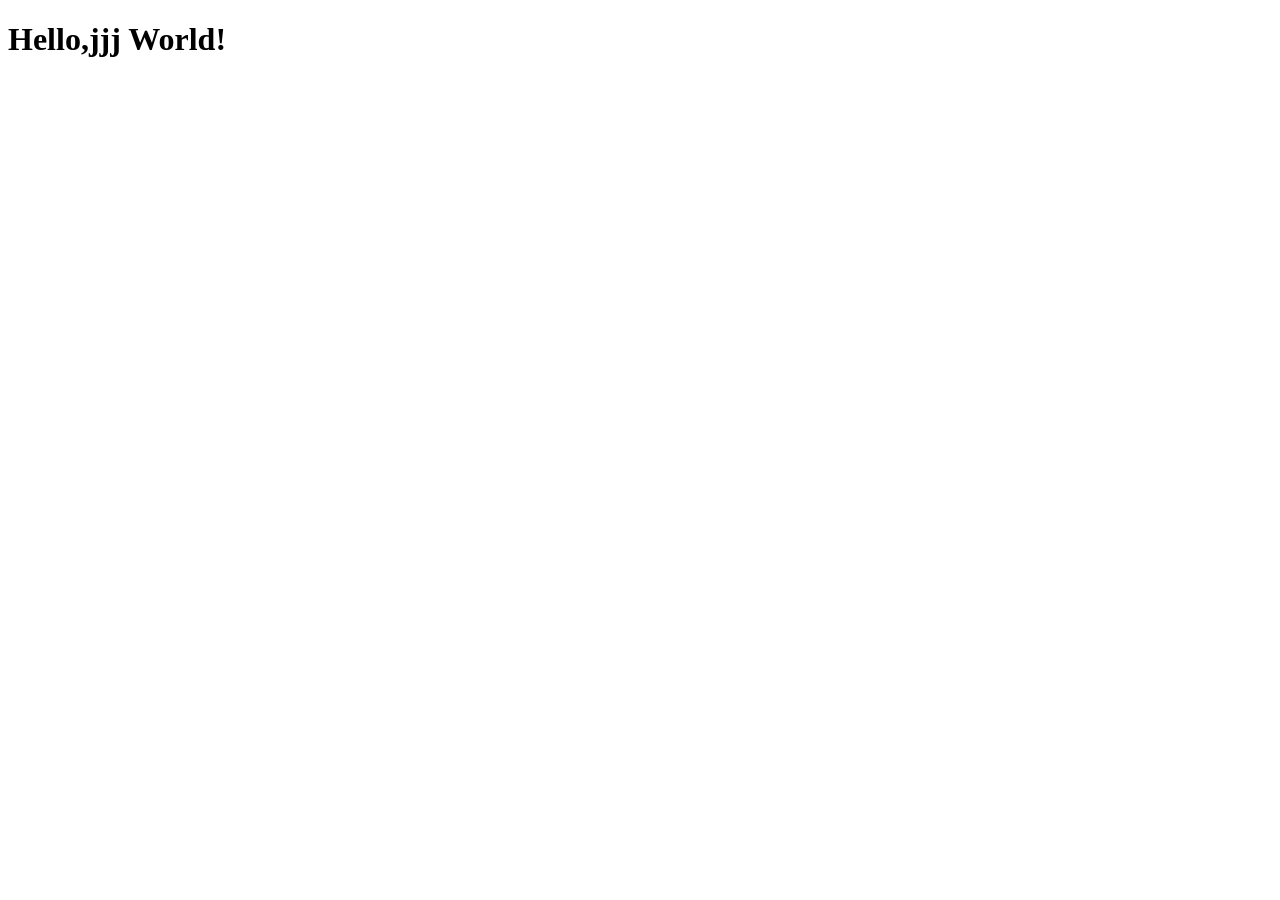
==== HTML/index.html @ bd0c9b09 "le hice un ejemplo" ====
<!DOCTYPE html>
<html lang="en">
<head>
    <meta charset="UTF-8">
    <meta name="viewport" content="width=device-width, initial-scale=1.0">
    <title>Document</title>
</head>
<body>
    <h1>Hello,jjj World!</h1>
</body>


</html>
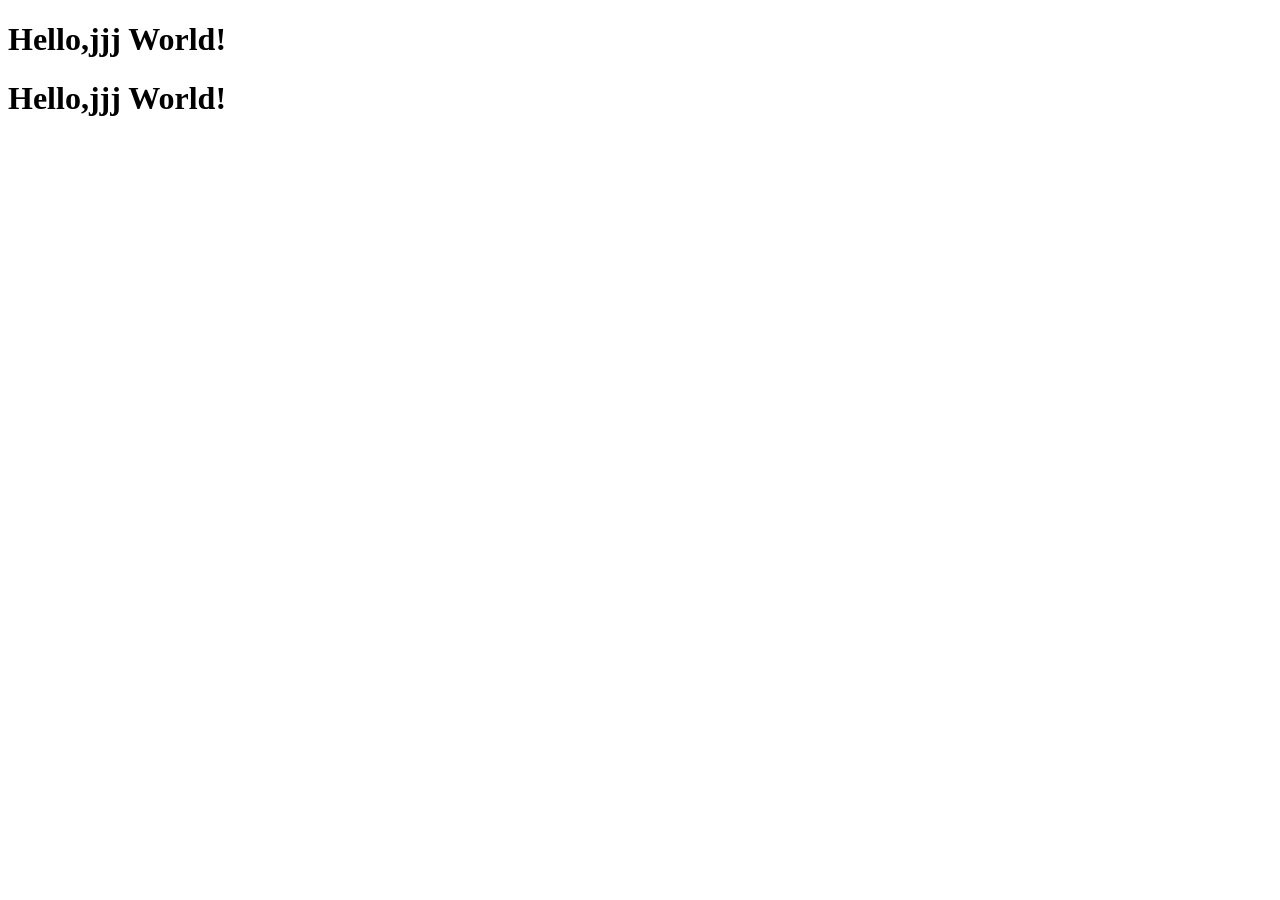
==== commit ecc994a1: "prueba" ====
--- a/HTML/index.html
+++ b/HTML/index.html
@@ -7,6 +7,7 @@
 </head>
 <body>
     <h1>Hello,jjj World!</h1>
+    <h1>Hello,jjj World!</h1>
 </body>
 
 
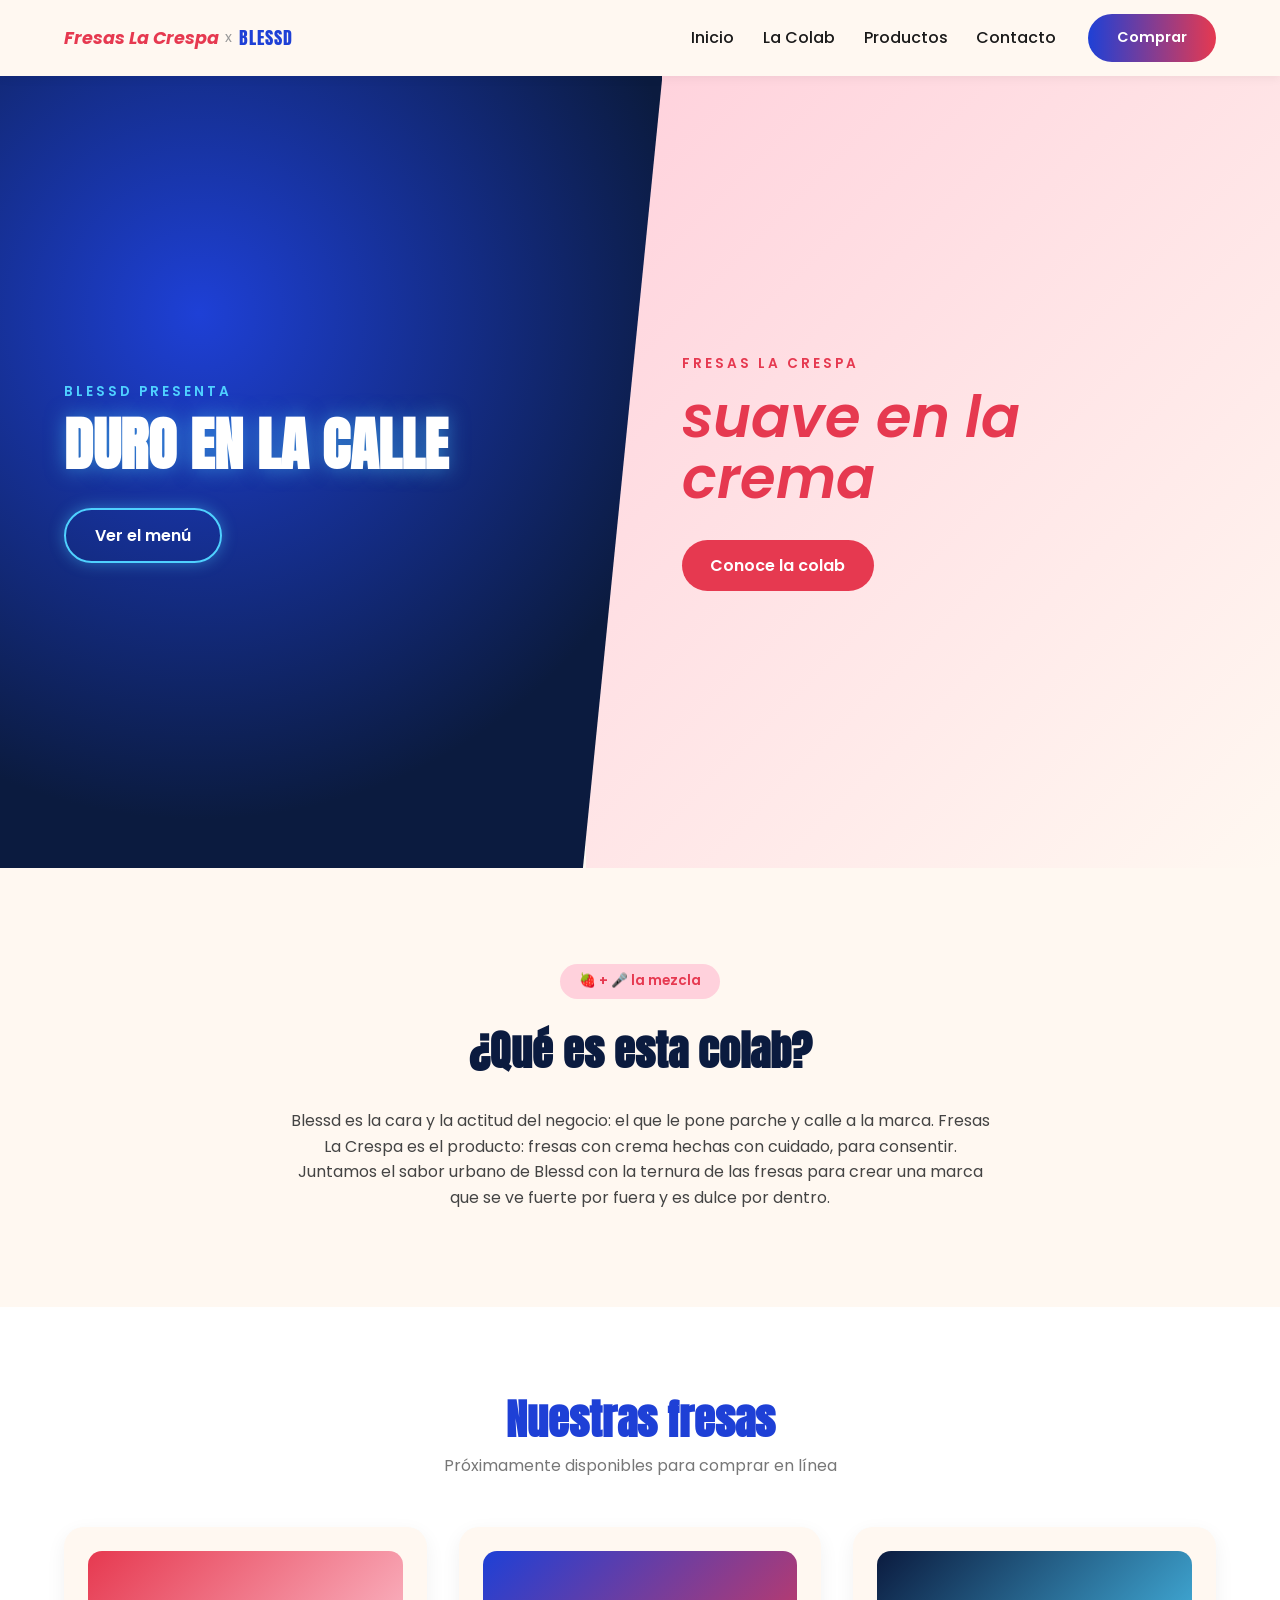
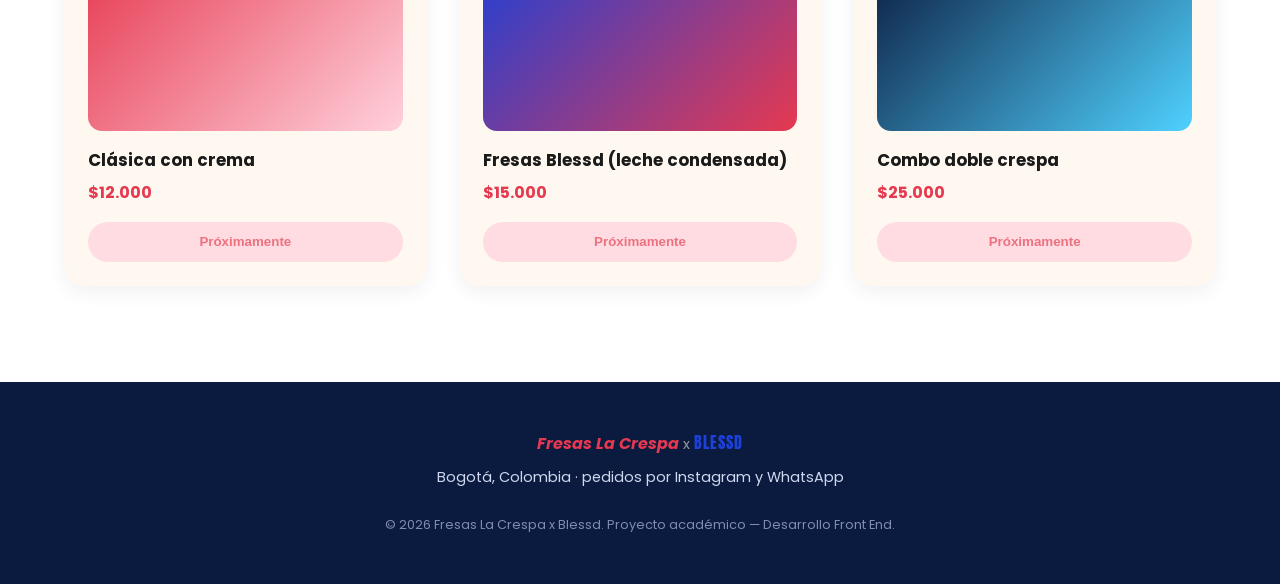
==== commit 2d71d61f: "Avance entrega 1 - Fresas La Crespa x Blessd" ====
--- a/HTML/index.html
+++ b/HTML/index.html
@@ -1,14 +1,114 @@
 <!DOCTYPE html>
-<html lang="en">
+<html lang="es">
 <head>
-    <meta charset="UTF-8">
-    <meta name="viewport" content="width=device-width, initial-scale=1.0">
-    <title>Document</title>
+  <meta charset="UTF-8">
+  <meta name="viewport" content="width=device-width, initial-scale=1.0">
+  <title>Fresas La Crespa x Blessd</title>
+  <link rel="preconnect" href="https://fonts.googleapis.com">
+  <link href="https://fonts.googleapis.com/css2?family=Anton&family=Poppins:wght@400;500;600;700&display=swap" rel="stylesheet">
+  <link rel="stylesheet" href="../CSS/index.css">
 </head>
 <body>
-    <h1>Hello,jjj World!</h1>
-    <h1>Hello,jjj World!</h1>
+
+  <header class="header">
+    <div class="header__contenido contenedor">
+      <a href="#inicio" class="logo">
+        <span class="logo__fresas">Fresas La Crespa</span>
+        <span class="logo__x">x</span>
+        <span class="logo__blessd">BLESSD</span>
+      </a>
+
+      <nav class="nav" id="nav">
+        <ul class="nav__lista">
+          <li><a href="#inicio" class="nav__link">Inicio</a></li>
+          <li><a href="#colab" class="nav__link">La Colab</a></li>
+          <li><a href="#productos" class="nav__link">Productos</a></li>
+          <li><a href="#contacto" class="nav__link">Contacto</a></li>
+        </ul>
+        <a href="#productos" class="btn btn--nav">Comprar</a>
+      </nav>
+
+      <button class="menu-toggle" id="menu-toggle" aria-label="Abrir menú" aria-expanded="false">
+        <span></span>
+        <span></span>
+        <span></span>
+      </button>
+    </div>
+  </header>
+
+  <main>
+    <!-- HERO: mitad urbana (azul, Blessd) / mitad dulce (fresa, crema) -->
+    <section class="hero" id="inicio">
+      <div class="hero__lado hero__lado--urbano">
+        <p class="hero__pretitulo">BLESSD PRESENTA</p>
+        <h1 class="hero__titulo">DURO EN LA CALLE</h1>
+        <a href="#productos" class="btn btn--urbano">Ver el menú</a>
+      </div>
+      <div class="hero__lado hero__lado--dulce">
+        <p class="hero__pretitulo hero__pretitulo--dulce">FRESAS LA CRESPA</p>
+        <h1 class="hero__titulo hero__titulo--dulce">suave en la crema</h1>
+        <a href="#colab" class="btn btn--dulce">Conoce la colab</a>
+      </div>
+    </section>
+
+    <!-- SECCIÓN QUE EXPLICA LA FUSIÓN DE ESTILOS -->
+    <section class="colab" id="colab">
+      <div class="contenedor">
+        <span class="colab__etiqueta">🍓 + 🎤 la mezcla</span>
+        <h2 class="colab__titulo">¿Qué es esta colab?</h2>
+        <p class="colab__texto">
+          Blessd es la cara y la actitud del negocio: el que le pone parche y calle a la marca.
+          Fresas La Crespa es el producto: fresas con crema hechas con cuidado, para consentir.
+          Juntamos el sabor urbano de Blessd con la ternura de las fresas para crear una marca
+          que se ve fuerte por fuera y es dulce por dentro.
+        </p>
+      </div>
+    </section>
+
+    <!-- PREVIEW DE PRODUCTOS (placeholder, la lógica de compra viene en otra fase) -->
+    <section class="productos" id="productos">
+      <div class="contenedor">
+        <h2 class="productos__titulo">Nuestras fresas</h2>
+        <p class="productos__subtitulo">Próximamente disponibles para comprar en línea</p>
+
+        <div class="productos__grid">
+          <article class="producto">
+            <div class="producto__imagen producto__imagen--1"></div>
+            <h3 class="producto__nombre">Clásica con crema</h3>
+            <p class="producto__precio">$12.000</p>
+            <button class="btn btn--producto" disabled>Próximamente</button>
+          </article>
+
+          <article class="producto">
+            <div class="producto__imagen producto__imagen--2"></div>
+            <h3 class="producto__nombre">Fresas Blessd (leche condensada)</h3>
+            <p class="producto__precio">$15.000</p>
+            <button class="btn btn--producto" disabled>Próximamente</button>
+          </article>
+
+          <article class="producto">
+            <div class="producto__imagen producto__imagen--3"></div>
+            <h3 class="producto__nombre">Combo doble crespa</h3>
+            <p class="producto__precio">$25.000</p>
+            <button class="btn btn--producto" disabled>Próximamente</button>
+          </article>
+        </div>
+      </div>
+    </section>
+  </main>
+
+  <footer class="footer" id="contacto">
+    <div class="contenedor footer__contenido">
+      <div>
+        <span class="logo__fresas">Fresas La Crespa</span>
+        <span class="logo__x">x</span>
+        <span class="logo__blessd">BLESSD</span>
+      </div>
+      <p class="footer__texto">Bogotá, Colombia · pedidos por Instagram y WhatsApp</p>
+      <p class="footer__copy">&copy; 2026 Fresas La Crespa x Blessd. Proyecto académico — Desarrollo Front End.</p>
+    </div>
+  </footer>
+
+  <script src="../JS/Index.js"></script>
 </body>
-
-
-</html>+</html>
--- a/CSS/index.css
+++ b/CSS/index.css
@@ -0,0 +1,405 @@
+/* ===== Variables: paleta mezclada Blessd (azul/urbano) + Fresas La Crespa (rojo/rosa/dulce) ===== */
+:root {
+  --azul-oscuro: #0b1b3f;
+  --azul-blessd: #1e40d6;
+  --azul-neon: #4fd1ff;
+  --rojo-fresa: #e63950;
+  --rosa-crema: #ffd1dc;
+  --crema: #fff8f1;
+  --blanco: #ffffff;
+  --texto-oscuro: #1a1a1a;
+
+  --fuente-urbana: 'Anton', sans-serif;
+  --fuente-suave: 'Poppins', sans-serif;
+}
+
+* {
+  margin: 0;
+  padding: 0;
+  box-sizing: border-box;
+}
+
+body {
+  font-family: var(--fuente-suave);
+  color: var(--texto-oscuro);
+  background-color: var(--crema);
+  line-height: 1.6;
+}
+
+img {
+  max-width: 100%;
+  display: block;
+}
+
+a {
+  text-decoration: none;
+  color: inherit;
+}
+
+ul {
+  list-style: none;
+}
+
+.contenedor {
+  max-width: 1200px;
+  margin: 0 auto;
+  padding: 0 1.5rem;
+}
+
+/* Botones: la pastilla degradada es el "sello" visual de la mezcla de marcas */
+.btn {
+  display: inline-block;
+  padding: 0.8rem 1.8rem;
+  border-radius: 50px;
+  font-weight: 600;
+  border: none;
+  cursor: pointer;
+  transition: transform 0.2s ease, box-shadow 0.2s ease;
+}
+
+.btn:hover {
+  transform: translateY(-2px);
+}
+
+.btn--nav {
+  background: linear-gradient(90deg, var(--azul-blessd), var(--rojo-fresa));
+  color: var(--blanco);
+  font-size: 0.9rem;
+}
+
+.btn--urbano {
+  background: transparent;
+  color: var(--blanco);
+  border: 2px solid var(--azul-neon);
+  box-shadow: 0 0 15px rgba(79, 209, 255, 0.4);
+}
+
+.btn--dulce {
+  background: var(--rojo-fresa);
+  color: var(--blanco);
+}
+
+.btn--producto {
+  width: 100%;
+  background: var(--rosa-crema);
+  color: var(--rojo-fresa);
+  margin-top: 1rem;
+}
+
+.btn--producto:disabled {
+  opacity: 0.7;
+  cursor: not-allowed;
+}
+
+/* ===== Header ===== */
+.header {
+  position: sticky;
+  top: 0;
+  z-index: 100;
+  background: rgba(255, 248, 241, 0.92);
+  backdrop-filter: blur(6px);
+  box-shadow: 0 2px 10px rgba(0, 0, 0, 0.06);
+}
+
+.header__contenido {
+  display: flex;
+  align-items: center;
+  justify-content: space-between;
+  height: 76px;
+}
+
+.logo {
+  display: flex;
+  align-items: center;
+  gap: 0.4rem;
+  font-size: 1.1rem;
+}
+
+.logo__fresas {
+  font-weight: 700;
+  color: var(--rojo-fresa);
+  font-style: italic;
+}
+
+.logo__x {
+  color: #999;
+  font-size: 0.9rem;
+}
+
+.logo__blessd {
+  font-family: var(--fuente-urbana);
+  color: var(--azul-blessd);
+  letter-spacing: 1px;
+}
+
+.nav {
+  display: flex;
+  align-items: center;
+  gap: 2rem;
+}
+
+.nav__lista {
+  display: flex;
+  gap: 1.8rem;
+}
+
+.nav__link {
+  font-weight: 500;
+  position: relative;
+}
+
+.nav__link::after {
+  content: "";
+  position: absolute;
+  left: 0;
+  bottom: -4px;
+  width: 0;
+  height: 2px;
+  background: var(--rojo-fresa);
+  transition: width 0.2s ease;
+}
+
+.nav__link:hover::after {
+  width: 100%;
+}
+
+.menu-toggle {
+  display: none;
+  flex-direction: column;
+  gap: 5px;
+  background: none;
+  border: none;
+  cursor: pointer;
+}
+
+.menu-toggle span {
+  width: 26px;
+  height: 3px;
+  background: var(--azul-oscuro);
+  border-radius: 2px;
+}
+
+/* ===== Hero: mitad urbana + mitad dulce, unidas con un corte diagonal ===== */
+.hero {
+  display: flex;
+  min-height: 88vh;
+}
+
+.hero__lado {
+  flex: 1;
+  display: flex;
+  flex-direction: column;
+  justify-content: center;
+  align-items: flex-start;
+  padding: 3rem 4rem;
+  position: relative;
+}
+
+.hero__lado--urbano {
+  background: radial-gradient(circle at 30% 30%, var(--azul-blessd), var(--azul-oscuro) 70%);
+  clip-path: polygon(0 0, 100% 0, 88% 100%, 0% 100%);
+  margin-right: -6%;
+  z-index: 1;
+}
+
+.hero__lado--dulce {
+  background: linear-gradient(135deg, var(--rosa-crema), var(--crema));
+  padding-left: 6rem;
+}
+
+.hero__pretitulo {
+  color: var(--azul-neon);
+  font-weight: 600;
+  letter-spacing: 3px;
+  font-size: 0.85rem;
+  margin-bottom: 0.8rem;
+}
+
+.hero__pretitulo--dulce {
+  color: var(--rojo-fresa);
+}
+
+.hero__titulo {
+  font-family: var(--fuente-urbana);
+  font-size: clamp(2.2rem, 5vw, 3.6rem);
+  color: var(--blanco);
+  line-height: 1.05;
+  margin-bottom: 2rem;
+  text-shadow: 0 0 20px rgba(79, 209, 255, 0.5);
+}
+
+.hero__titulo--dulce {
+  font-family: var(--fuente-suave);
+  font-style: italic;
+  font-weight: 600;
+  color: var(--rojo-fresa);
+  text-shadow: none;
+  text-transform: none;
+}
+
+/* ===== La Colab ===== */
+.colab {
+  padding: 6rem 0;
+  text-align: center;
+}
+
+.colab__etiqueta {
+  display: inline-block;
+  background: var(--rosa-crema);
+  color: var(--rojo-fresa);
+  padding: 0.4rem 1.2rem;
+  border-radius: 50px;
+  font-weight: 600;
+  font-size: 0.85rem;
+  margin-bottom: 1.2rem;
+}
+
+.colab__titulo {
+  font-family: var(--fuente-urbana);
+  color: var(--azul-oscuro);
+  font-size: clamp(1.8rem, 4vw, 2.6rem);
+  margin-bottom: 1.5rem;
+}
+
+.colab__texto {
+  max-width: 700px;
+  margin: 0 auto;
+  color: #444;
+}
+
+/* ===== Productos ===== */
+.productos {
+  padding: 5rem 0 6rem;
+  background: var(--blanco);
+  text-align: center;
+}
+
+.productos__titulo {
+  font-family: var(--fuente-urbana);
+  color: var(--azul-blessd);
+  font-size: clamp(1.8rem, 4vw, 2.6rem);
+}
+
+.productos__subtitulo {
+  color: #777;
+  margin-bottom: 3rem;
+}
+
+.productos__grid {
+  display: grid;
+  grid-template-columns: repeat(3, 1fr);
+  gap: 2rem;
+}
+
+.producto {
+  background: var(--crema);
+  border-radius: 20px;
+  padding: 1.5rem;
+  text-align: left;
+  box-shadow: 0 6px 20px rgba(0, 0, 0, 0.06);
+  transition: transform 0.2s ease;
+}
+
+.producto:hover {
+  transform: translateY(-6px);
+}
+
+.producto__imagen {
+  width: 100%;
+  height: 180px;
+  border-radius: 14px;
+  margin-bottom: 1rem;
+}
+
+.producto__imagen--1 { background: linear-gradient(135deg, var(--rojo-fresa), var(--rosa-crema)); }
+.producto__imagen--2 { background: linear-gradient(135deg, var(--azul-blessd), var(--rojo-fresa)); }
+.producto__imagen--3 { background: linear-gradient(135deg, var(--azul-oscuro), var(--azul-neon)); }
+
+.producto__nombre {
+  font-size: 1.05rem;
+  margin-bottom: 0.4rem;
+}
+
+.producto__precio {
+  color: var(--rojo-fresa);
+  font-weight: 700;
+}
+
+/* ===== Footer ===== */
+.footer {
+  background: var(--azul-oscuro);
+  color: var(--blanco);
+  padding: 3rem 0;
+  text-align: center;
+}
+
+.footer__contenido {
+  display: flex;
+  flex-direction: column;
+  gap: 0.6rem;
+  align-items: center;
+}
+
+.footer__texto {
+  color: #cfd8ee;
+  font-size: 0.9rem;
+}
+
+.footer__copy {
+  color: #7f8bb3;
+  font-size: 0.8rem;
+  margin-top: 1rem;
+}
+
+/* ===== Responsive ===== */
+@media (max-width: 900px) {
+  .productos__grid {
+    grid-template-columns: 1fr;
+  }
+}
+
+@media (max-width: 768px) {
+  .nav {
+    position: absolute;
+    top: 76px;
+    left: 0;
+    right: 0;
+    background: var(--crema);
+    flex-direction: column;
+    align-items: flex-start;
+    padding: 1.5rem;
+    gap: 1.2rem;
+    transform: translateY(-150%);
+    opacity: 0;
+    transition: transform 0.25s ease, opacity 0.25s ease;
+  }
+
+  .nav.activa {
+    transform: translateY(0);
+    opacity: 1;
+  }
+
+  .nav__lista {
+    flex-direction: column;
+    gap: 1rem;
+  }
+
+  .menu-toggle {
+    display: flex;
+  }
+
+  .hero {
+    flex-direction: column;
+    min-height: auto;
+  }
+
+  .hero__lado--urbano {
+    clip-path: none;
+    margin-right: 0;
+    padding: 4rem 2rem;
+  }
+
+  .hero__lado--dulce {
+    padding: 4rem 2rem;
+  }
+}
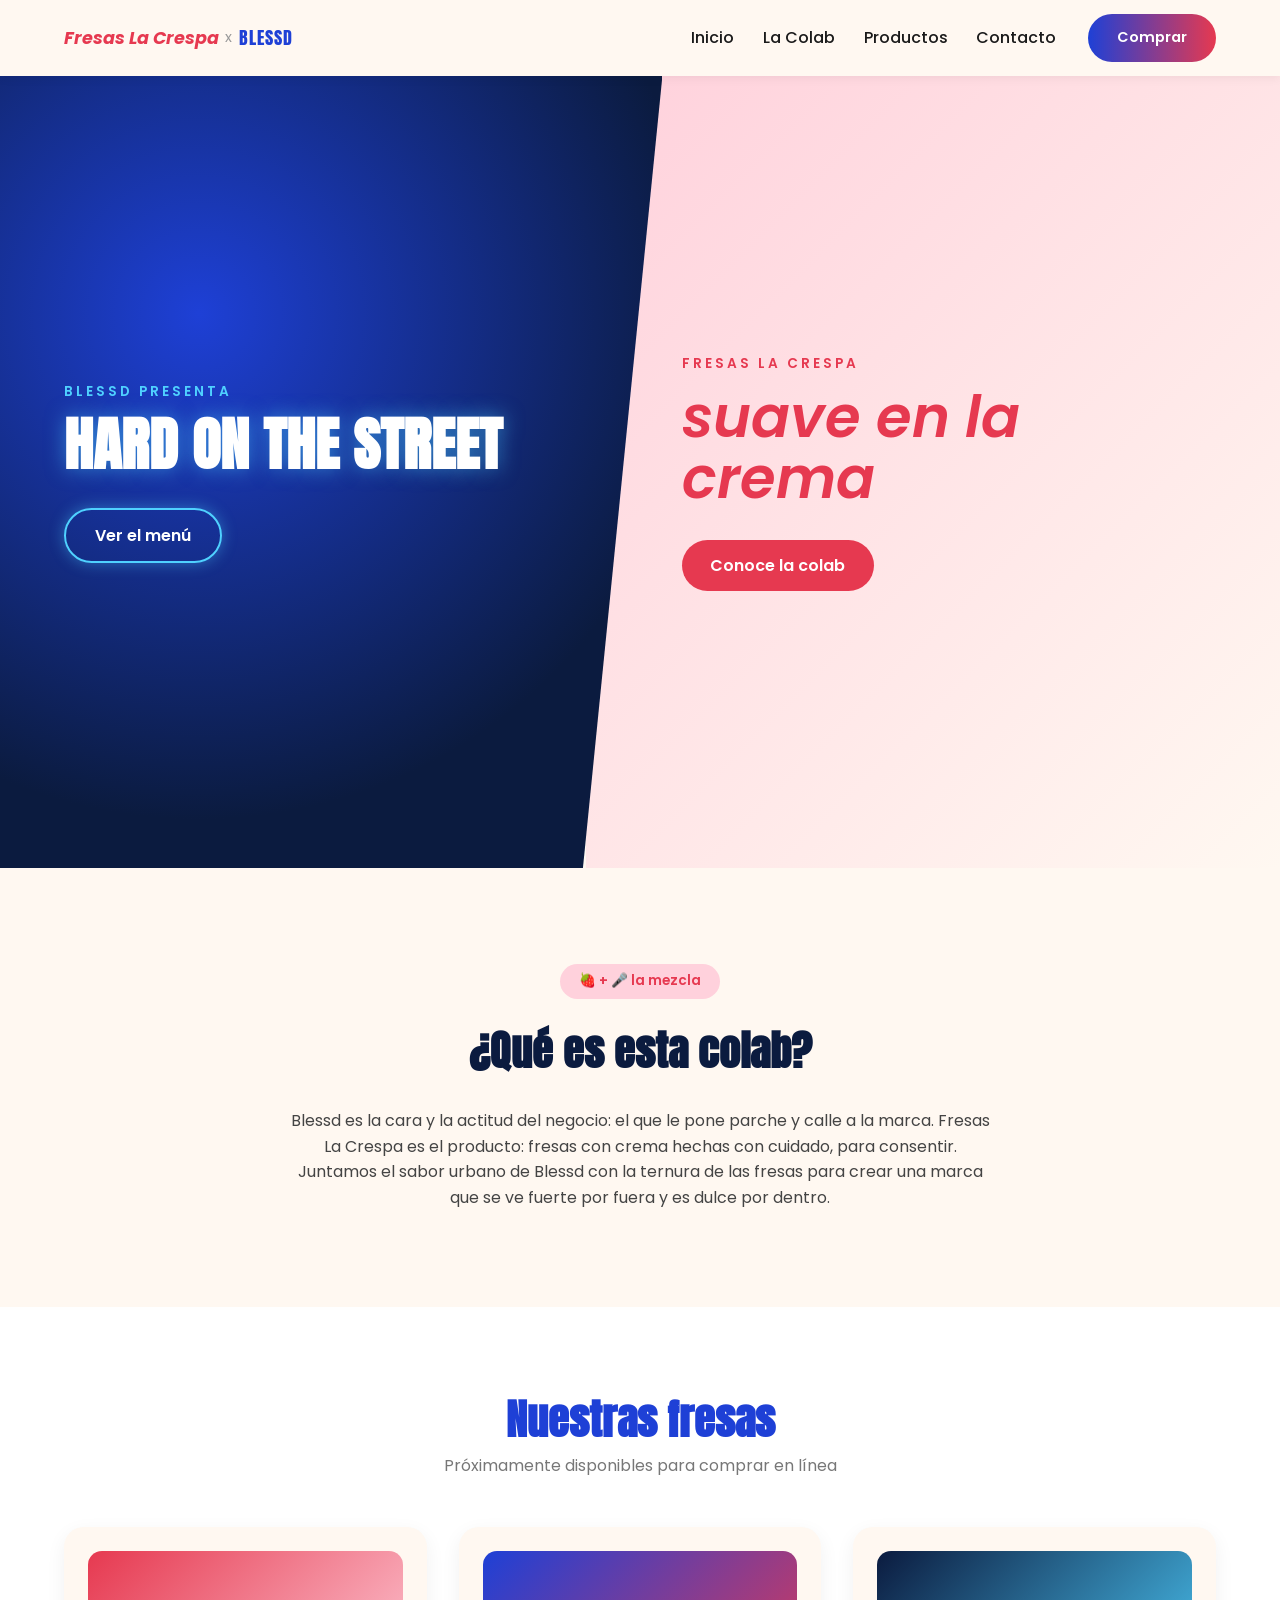
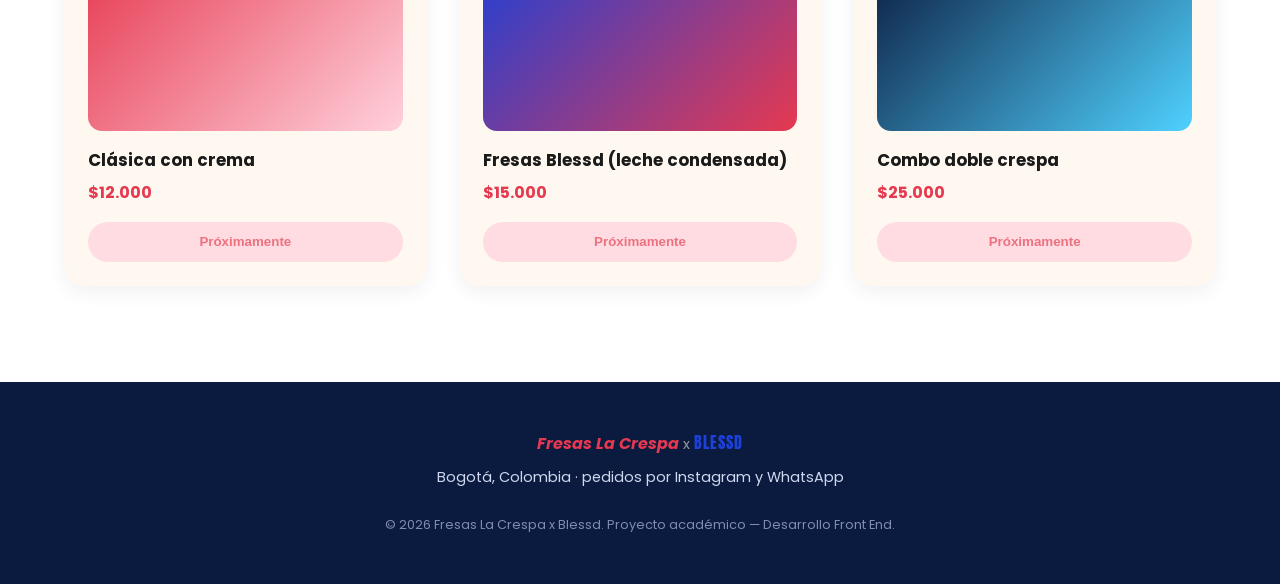
==== commit cc57a41b: "Se cambio un titulo" ====
--- a/HTML/index.html
+++ b/HTML/index.html
@@ -41,7 +41,7 @@
     <section class="hero" id="inicio">
       <div class="hero__lado hero__lado--urbano">
         <p class="hero__pretitulo">BLESSD PRESENTA</p>
-        <h1 class="hero__titulo">DURO EN LA CALLE</h1>
+        <h1 class="hero__titulo">HARD ON THE STREET</h1>
         <a href="#productos" class="btn btn--urbano">Ver el menú</a>
       </div>
       <div class="hero__lado hero__lado--dulce">
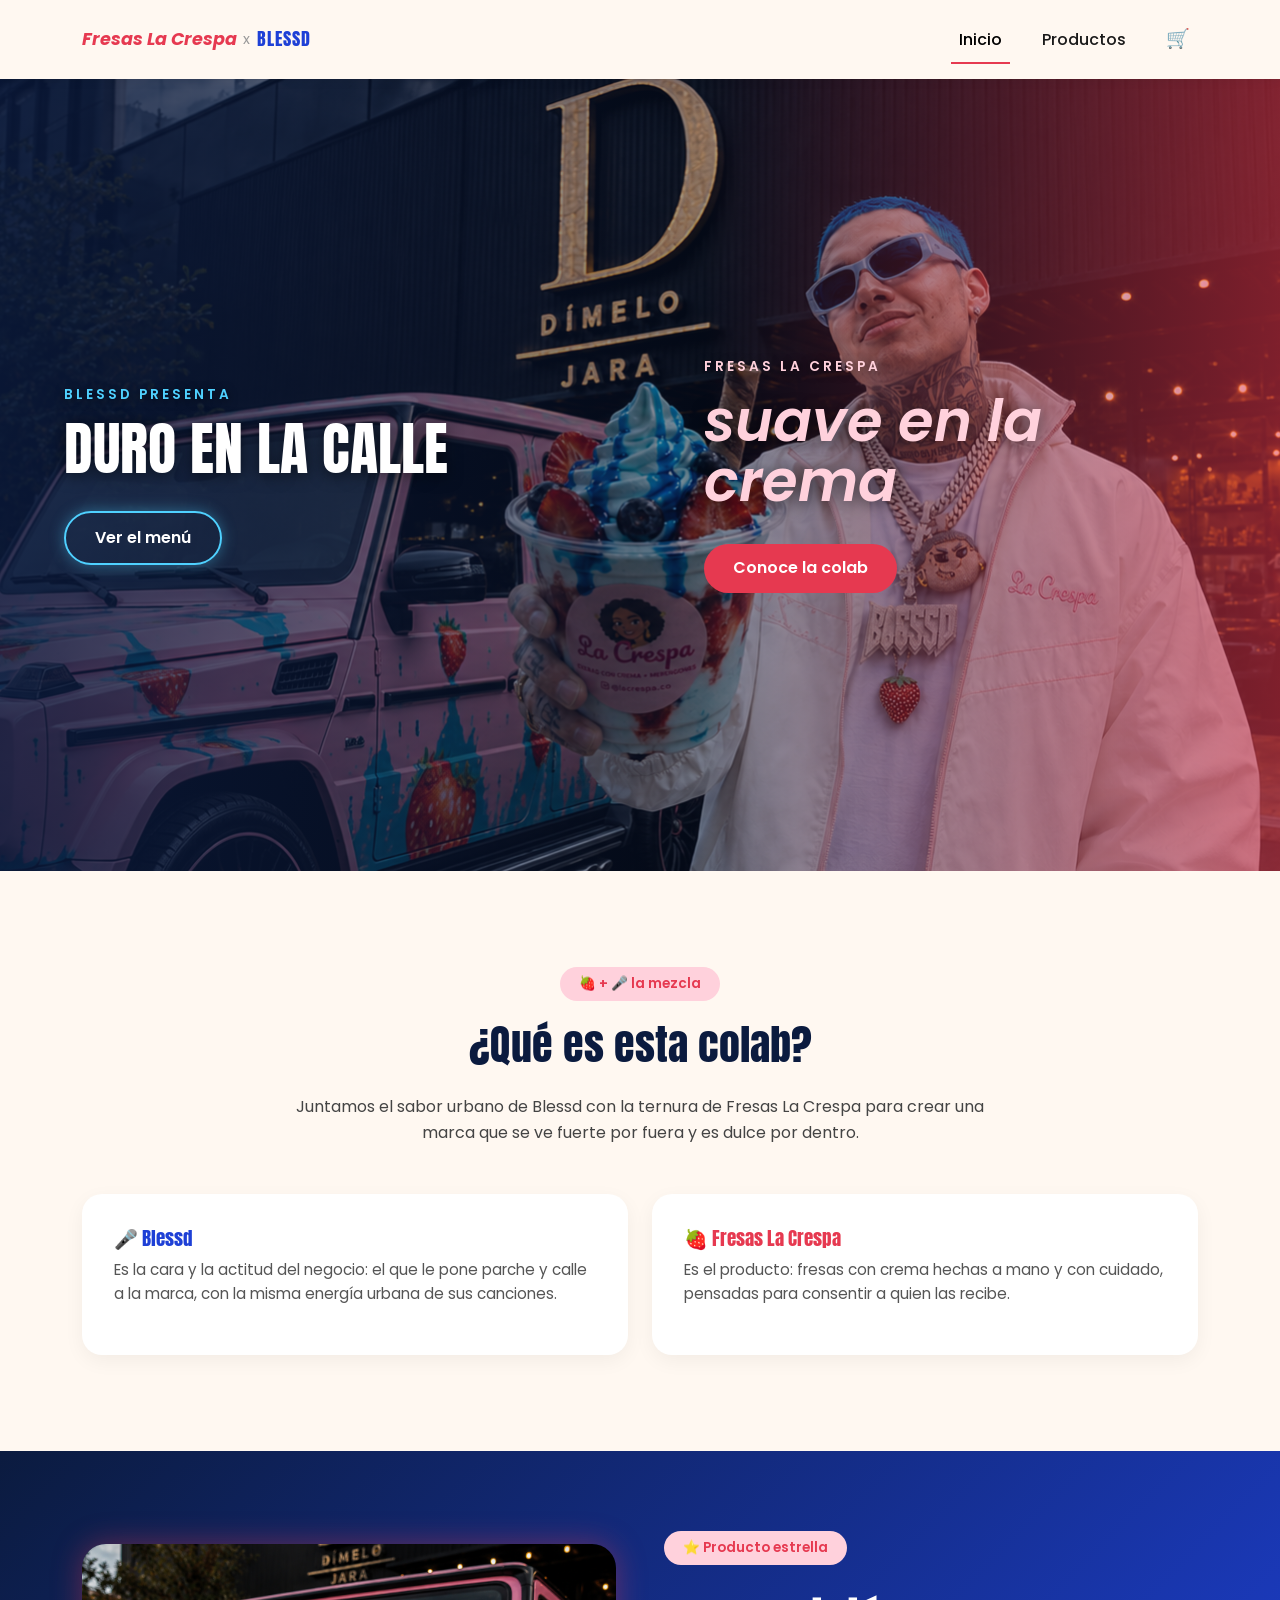
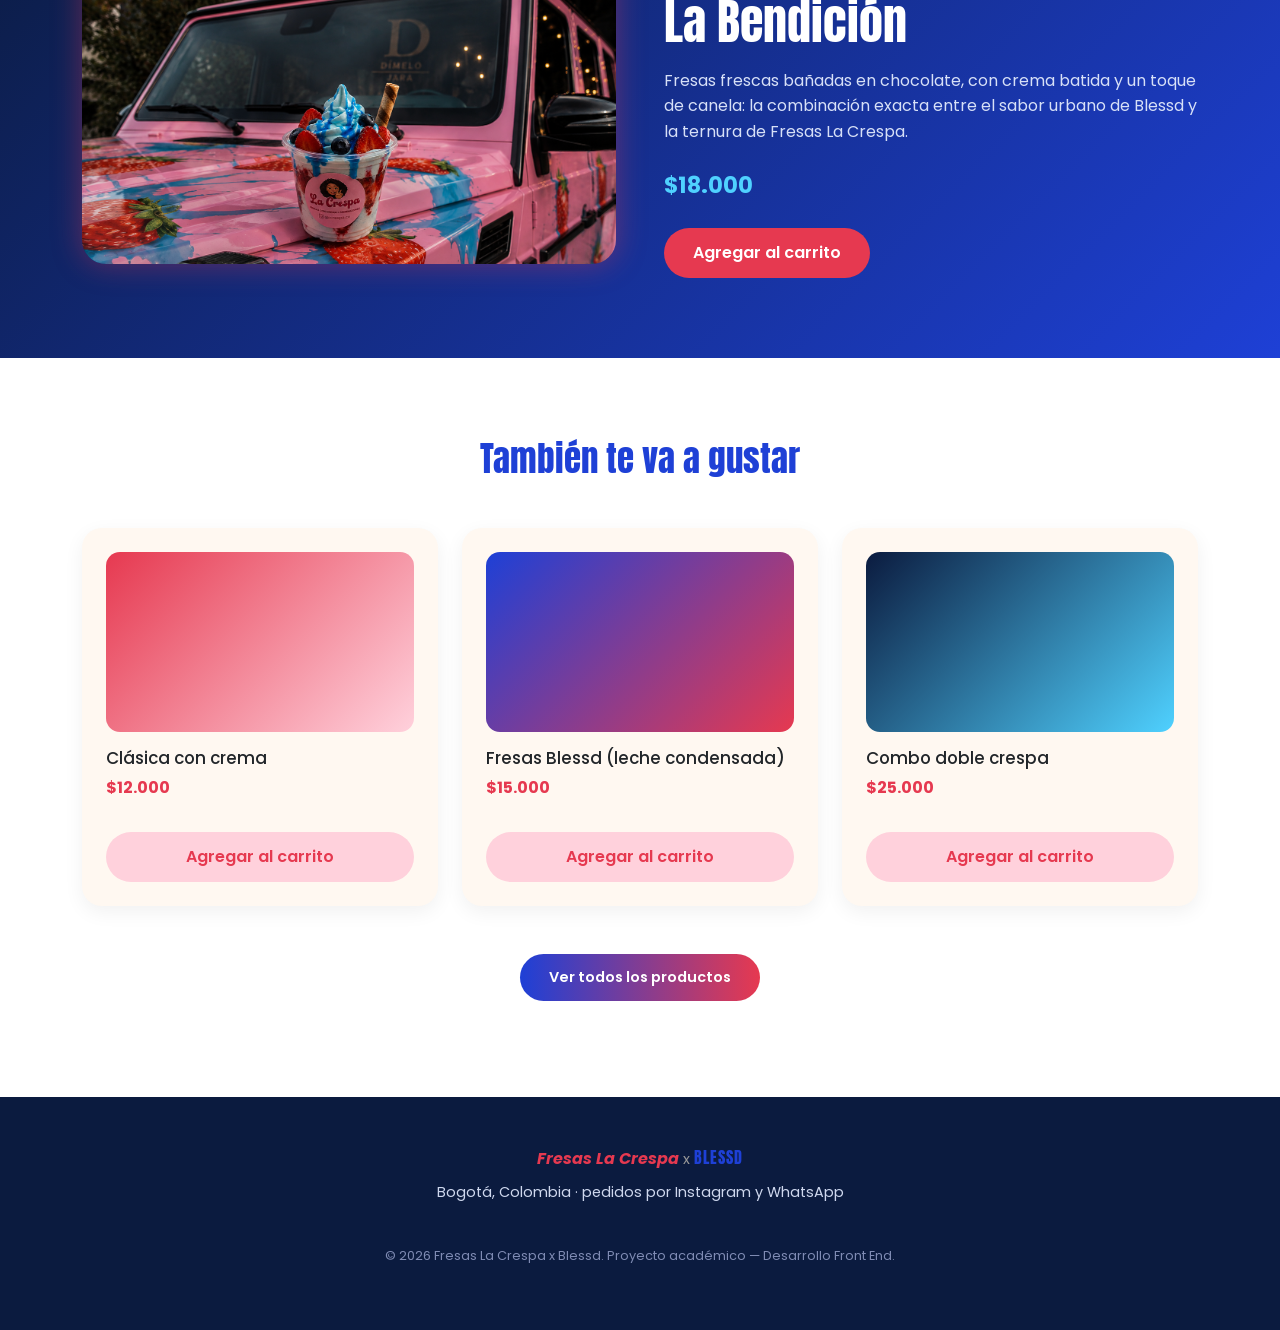
==== commit e9a9ce7b: "nuevo cambio" ====
--- a/HTML/index.html
+++ b/HTML/index.html
@@ -3,102 +3,173 @@
 <head>
   <meta charset="UTF-8">
   <meta name="viewport" content="width=device-width, initial-scale=1.0">
-  <title>Fresas La Crespa x Blessd</title>
+  <title>Fresas La Crespa x Blessd — Inicio</title>
   <link rel="preconnect" href="https://fonts.googleapis.com">
   <link href="https://fonts.googleapis.com/css2?family=Anton&family=Poppins:wght@400;500;600;700&display=swap" rel="stylesheet">
-  <link rel="stylesheet" href="../CSS/index.css">
+
+  <!-- Bootstrap: sin este link, clases como "navbar", "row" o "col-lg-6" no tienen ningún estilo -->
+  <link href="https://cdn.jsdelivr.net/npm/bootstrap@5.3.3/dist/css/bootstrap.min.css" rel="stylesheet">
+
+  <!-- CSS global: navbar, footer, botones y variables. Igual en las 5 páginas -->
+  <link rel="stylesheet" href="../CSS/global.css">
+  <!-- CSS propio de esta página: hero, colab, destacado y vitrina -->
+  <link rel="stylesheet" href="../CSS/inicio.css">
 </head>
 <body>
 
-  <header class="header">
-    <div class="header__contenido contenedor">
-      <a href="#inicio" class="logo">
-        <span class="logo__fresas">Fresas La Crespa</span>
-        <span class="logo__x">x</span>
-        <span class="logo__blessd">BLESSD</span>
-      </a>
+  <header>
+    <nav class="navbar navbar-expand-lg navbar-marca">
+      <div class="container">
+        <a class="navbar-brand" href="index.html">
+          <span class="logo__fresas">Fresas La Crespa</span>
+          <span class="logo__x">x</span>
+          <span class="logo__blessd">BLESSD</span>
+        </a>
 
-      <nav class="nav" id="nav">
-        <ul class="nav__lista">
-          <li><a href="#inicio" class="nav__link">Inicio</a></li>
-          <li><a href="#colab" class="nav__link">La Colab</a></li>
-          <li><a href="#productos" class="nav__link">Productos</a></li>
-          <li><a href="#contacto" class="nav__link">Contacto</a></li>
-        </ul>
-        <a href="#productos" class="btn btn--nav">Comprar</a>
-      </nav>
+        <button class="navbar-toggler" type="button" data-bs-toggle="collapse" data-bs-target="#navbarNav" aria-controls="navbarNav" aria-expanded="false" aria-label="Abrir menú">
+          <span class="navbar-toggler-icon"></span>
+        </button>
 
-      <button class="menu-toggle" id="menu-toggle" aria-label="Abrir menú" aria-expanded="false">
-        <span></span>
-        <span></span>
-        <span></span>
-      </button>
-    </div>
+        <div class="collapse navbar-collapse" id="navbarNav">
+          <ul class="navbar-nav ms-lg-auto align-items-lg-center gap-3 gap-lg-4">
+            <li class="nav-item"><a class="nav-link active" aria-current="page" href="index.html">Inicio</a></li>
+            <li class="nav-item"><a class="nav-link" href="productos.html">Productos</a></li>
+            <li class="nav-item">
+              <a class="nav-link nav-link--carrito" href="carrito.html" aria-label="Ver carrito de compra">
+                🛒 <span id="contadorCarrito" class="badge rounded-pill carrito__contador d-none">0</span>
+              </a>
+            </li>
+          </ul>
+        </div>
+      </div>
+    </nav>
   </header>
 
   <main>
     <!-- HERO: mitad urbana (azul, Blessd) / mitad dulce (fresa, crema) -->
     <section class="hero" id="inicio">
-      <div class="hero__lado hero__lado--urbano">
-        <p class="hero__pretitulo">BLESSD PRESENTA</p>
-        <h1 class="hero__titulo">HARD ON THE STREET</h1>
-        <a href="#productos" class="btn btn--urbano">Ver el menú</a>
-      </div>
-      <div class="hero__lado hero__lado--dulce">
-        <p class="hero__pretitulo hero__pretitulo--dulce">FRESAS LA CRESPA</p>
-        <h1 class="hero__titulo hero__titulo--dulce">suave en la crema</h1>
-        <a href="#colab" class="btn btn--dulce">Conoce la colab</a>
+      <div class="row g-0 hero__fila">
+        <div class="col-12 col-lg-6 hero__lado hero__lado--urbano">
+          <p class="hero__pretitulo">BLESSD PRESENTA</p>
+          <h1 class="hero__titulo">DURO EN LA CALLE</h1>
+          <a href="productos.html" class="btn btn--urbano">Ver el menú</a>
+        </div>
+        <div class="col-12 col-lg-6 hero__lado hero__lado--dulce">
+          <p class="hero__pretitulo hero__pretitulo--dulce">FRESAS LA CRESPA</p>
+          <h1 class="hero__titulo hero__titulo--dulce">suave en la crema</h1>
+          <a href="#colab" class="btn btn--dulce">Conoce la colab</a>
+        </div>
       </div>
     </section>
 
-    <!-- SECCIÓN QUE EXPLICA LA FUSIÓN DE ESTILOS -->
+    <!-- LA COLAB: qué es cada marca, y qué es la mezcla de las dos -->
     <section class="colab" id="colab">
-      <div class="contenedor">
-        <span class="colab__etiqueta">🍓 + 🎤 la mezcla</span>
+      <div class="container">
+        <span class="etiqueta">🍓 + 🎤 la mezcla</span>
         <h2 class="colab__titulo">¿Qué es esta colab?</h2>
         <p class="colab__texto">
-          Blessd es la cara y la actitud del negocio: el que le pone parche y calle a la marca.
-          Fresas La Crespa es el producto: fresas con crema hechas con cuidado, para consentir.
-          Juntamos el sabor urbano de Blessd con la ternura de las fresas para crear una marca
-          que se ve fuerte por fuera y es dulce por dentro.
+          Juntamos el sabor urbano de Blessd con la ternura de Fresas La Crespa para crear una
+          marca que se ve fuerte por fuera y es dulce por dentro.
         </p>
+
+        <div class="row g-4 text-start">
+          <div class="col-12 col-md-6">
+            <div class="colab__marca colab__marca--urbano">
+              <h3 class="colab__marca-titulo">🎤 Blessd</h3>
+              <p class="colab__marca-texto">
+                Es la cara y la actitud del negocio: el que le pone parche y calle a la marca,
+                con la misma energía urbana de sus canciones.
+              </p>
+            </div>
+          </div>
+          <div class="col-12 col-md-6">
+            <div class="colab__marca colab__marca--dulce">
+              <h3 class="colab__marca-titulo">🍓 Fresas La Crespa</h3>
+              <p class="colab__marca-texto">
+                Es el producto: fresas con crema hechas a mano y con cuidado, pensadas para
+                consentir a quien las recibe.
+              </p>
+            </div>
+          </div>
+        </div>
       </div>
     </section>
 
-    <!-- PREVIEW DE PRODUCTOS (placeholder, la lógica de compra viene en otra fase) -->
-    <section class="productos" id="productos">
-      <div class="contenedor">
-        <h2 class="productos__titulo">Nuestras fresas</h2>
-        <p class="productos__subtitulo">Próximamente disponibles para comprar en línea</p>
+    <!-- PRODUCTO ESTRELLA: La Bendición -->
+    <section class="bendicion" id="bendicion">
+      <div class="container">
+        <div class="row align-items-center g-5">
+          <div class="col-12 col-lg-6">
+            <img src="../IMG/bendicion.png" alt="Copa de fresas con crema La Crespa, La Bendición, sobre el carro de la colab con Blessd" class="bendicion__imagen">
+          </div>
+          <div class="col-12 col-lg-6">
+            <span class="etiqueta">⭐ Producto estrella</span>
+            <h2 class="bendicion__titulo">La Bendición</h2>
+            <p class="bendicion__texto">
+              Fresas frescas bañadas en chocolate, con crema batida y un toque de canela: la
+              combinación exacta entre el sabor urbano de Blessd y la ternura de Fresas La Crespa.
+            </p>
+            <p class="bendicion__precio">$18.000</p>
+            <button
+              class="btn btn--dulce agregar-carrito"
+              data-id="bendicion"
+              data-nombre="La Bendición"
+              data-precio="18000"
+            >
+              Agregar al carrito
+            </button>
+          </div>
+        </div>
+      </div>
+    </section>
 
-        <div class="productos__grid">
-          <article class="producto">
-            <div class="producto__imagen producto__imagen--1"></div>
-            <h3 class="producto__nombre">Clásica con crema</h3>
-            <p class="producto__precio">$12.000</p>
-            <button class="btn btn--producto" disabled>Próximamente</button>
-          </article>
+    <!-- VITRINA: preview de los demás productos, con link a la página completa -->
+    <section class="vitrina">
+      <div class="container text-center">
+        <h2 class="vitrina__titulo">También te va a gustar</h2>
 
-          <article class="producto">
-            <div class="producto__imagen producto__imagen--2"></div>
-            <h3 class="producto__nombre">Fresas Blessd (leche condensada)</h3>
-            <p class="producto__precio">$15.000</p>
-            <button class="btn btn--producto" disabled>Próximamente</button>
-          </article>
+        <div class="row g-4 text-start">
+          <div class="col-12 col-md-6 col-lg-4">
+            <article class="card producto h-100">
+              <div class="producto__imagen producto__imagen--clasica"></div>
+              <div class="card-body">
+                <h3 class="card-title producto__nombre">Clásica con crema</h3>
+                <p class="card-text producto__precio">$12.000</p>
+                <button class="btn btn--producto agregar-carrito" data-id="clasica" data-nombre="Clásica con crema" data-precio="12000">Agregar al carrito</button>
+              </div>
+            </article>
+          </div>
 
-          <article class="producto">
-            <div class="producto__imagen producto__imagen--3"></div>
-            <h3 class="producto__nombre">Combo doble crespa</h3>
-            <p class="producto__precio">$25.000</p>
-            <button class="btn btn--producto" disabled>Próximamente</button>
-          </article>
+          <div class="col-12 col-md-6 col-lg-4">
+            <article class="card producto h-100">
+              <div class="producto__imagen producto__imagen--blessd-leche"></div>
+              <div class="card-body">
+                <h3 class="card-title producto__nombre">Fresas Blessd (leche condensada)</h3>
+                <p class="card-text producto__precio">$15.000</p>
+                <button class="btn btn--producto agregar-carrito" data-id="blessd-leche" data-nombre="Fresas Blessd (leche condensada)" data-precio="15000">Agregar al carrito</button>
+              </div>
+            </article>
+          </div>
+
+          <div class="col-12 col-md-6 col-lg-4">
+            <article class="card producto h-100">
+              <div class="producto__imagen producto__imagen--combo-doble"></div>
+              <div class="card-body">
+                <h3 class="card-title producto__nombre">Combo doble crespa</h3>
+                <p class="card-text producto__precio">$25.000</p>
+                <button class="btn btn--producto agregar-carrito" data-id="combo-doble" data-nombre="Combo doble crespa" data-precio="25000">Agregar al carrito</button>
+              </div>
+            </article>
+          </div>
         </div>
+
+        <a href="productos.html" class="btn btn--nav mt-5">Ver todos los productos</a>
       </div>
     </section>
   </main>
 
-  <footer class="footer" id="contacto">
-    <div class="contenedor footer__contenido">
+  <footer class="footer">
+    <div class="container footer__contenido">
       <div>
         <span class="logo__fresas">Fresas La Crespa</span>
         <span class="logo__x">x</span>
@@ -109,6 +180,9 @@
     </div>
   </footer>
 
-  <script src="../JS/Index.js"></script>
+  <!-- Bootstrap JS: sin esto, el botón hamburguesa no abre el menú en celular -->
+  <script src="https://cdn.jsdelivr.net/npm/bootstrap@5.3.3/dist/js/bootstrap.bundle.min.js"></script>
+  <!-- Nuestro JS del carrito: se carga en las 5 páginas -->
+  <script src="../JS/carrito.js"></script>
 </body>
 </html>
--- a/CSS/global.css
+++ b/CSS/global.css
@@ -0,0 +1,200 @@
+/* ===== CSS GLOBAL =====
+   Este es el ÚNICO archivo de CSS que se carga en todas las páginas del sitio.
+   Aquí solo va lo que se repite en TODAS ellas: variables de color, reset,
+   botones, la navbar y el footer. Cada página tiene además su propio CSS
+   (inicio.css, productos.css, carrito.css) para lo que le pertenece solo a ella. */
+
+:root {
+  --azul-oscuro: #0b1b3f;
+  --azul-blessd: #1e40d6;
+  --azul-neon: #4fd1ff;
+  --rojo-fresa: #e63950;
+  --rosa-crema: #ffd1dc;
+  --crema: #fff8f1;
+  --blanco: #ffffff;
+  --texto-oscuro: #1a1a1a;
+
+  --fuente-urbana: 'Anton', sans-serif;
+  --fuente-suave: 'Poppins', sans-serif;
+}
+
+* {
+  margin: 0;
+  padding: 0;
+  box-sizing: border-box;
+}
+
+body {
+  font-family: var(--fuente-suave);
+  color: var(--texto-oscuro);
+  background-color: var(--crema);
+  line-height: 1.6;
+}
+
+img {
+  max-width: 100%;
+  display: block;
+}
+
+a {
+  text-decoration: none;
+  color: inherit;
+}
+
+ul {
+  list-style: none;
+}
+
+/* ===== Etiqueta pill reutilizable ("⭐ producto estrella", "la mezcla", "encuéntranos"...) ===== */
+.etiqueta {
+  display: inline-block;
+  background: var(--rosa-crema);
+  color: var(--rojo-fresa);
+  padding: 0.4rem 1.2rem;
+  border-radius: 50px;
+  font-weight: 600;
+  font-size: 0.85rem;
+  margin-bottom: 1.2rem;
+}
+
+/* ===== Botones ===== */
+.btn {
+  display: inline-block;
+  padding: 0.8rem 1.8rem;
+  border-radius: 50px;
+  font-weight: 600;
+  border: none;
+  cursor: pointer;
+  transition: transform 0.2s ease, box-shadow 0.2s ease;
+}
+
+.btn:hover {
+  transform: translateY(-2px);
+}
+
+.btn--nav {
+  background: linear-gradient(90deg, var(--azul-blessd), var(--rojo-fresa));
+  color: var(--blanco);
+  font-size: 0.9rem;
+}
+
+.btn--urbano {
+  background: transparent;
+  color: var(--blanco);
+  border: 2px solid var(--azul-neon);
+  box-shadow: 0 0 15px rgba(79, 209, 255, 0.4);
+}
+
+.btn--dulce {
+  background: var(--rojo-fresa);
+  color: var(--blanco);
+}
+
+.btn--producto {
+  width: 100%;
+  background: var(--rosa-crema);
+  color: var(--rojo-fresa);
+  margin-top: 1rem;
+}
+
+.btn--producto:disabled {
+  opacity: 0.7;
+  cursor: not-allowed;
+}
+
+/* ===== Navbar (se repite en las 5 páginas) ===== */
+.navbar-marca {
+  position: sticky;
+  top: 0;
+  z-index: 100;
+  background: rgba(255, 248, 241, 0.92);
+  backdrop-filter: blur(6px);
+  box-shadow: 0 2px 10px rgba(0, 0, 0, 0.06);
+  padding: 1rem 0;
+}
+
+.navbar-brand {
+  display: flex;
+  align-items: center;
+  gap: 0.4rem;
+  font-size: 1.1rem;
+}
+
+.logo__fresas {
+  font-weight: 700;
+  color: var(--rojo-fresa);
+  font-style: italic;
+}
+
+.logo__x {
+  color: #999;
+  font-size: 0.9rem;
+}
+
+.logo__blessd {
+  font-family: var(--fuente-urbana);
+  color: var(--azul-blessd);
+  letter-spacing: 1px;
+}
+
+.navbar .nav-link {
+  font-weight: 500;
+  color: var(--texto-oscuro);
+  position: relative;
+}
+
+.navbar .nav-link::after {
+  content: "";
+  position: absolute;
+  left: 0;
+  bottom: -4px;
+  width: 0;
+  height: 2px;
+  background: var(--rojo-fresa);
+  transition: width 0.2s ease;
+}
+
+.navbar .nav-link:hover::after,
+.navbar .nav-link.active::after {
+  width: 100%;
+}
+
+.nav-link--carrito {
+  display: flex;
+  align-items: center;
+  gap: 0.35rem;
+  font-size: 1.2rem;
+}
+
+.carrito__contador {
+  background: var(--rojo-fresa);
+  color: var(--blanco);
+  font-size: 0.7rem;
+  vertical-align: middle;
+}
+
+/* ===== Footer (se repite en las 5 páginas) ===== */
+.footer {
+  background: var(--azul-oscuro);
+  color: var(--blanco);
+  padding: 3rem 0;
+  text-align: center;
+}
+
+.footer__contenido {
+  display: flex;
+  flex-direction: column;
+  gap: 0.6rem;
+  align-items: center;
+}
+
+.footer__texto {
+  color: #cfd8ee;
+  font-size: 0.9rem;
+}
+
+.footer__copy {
+  color: #7f8bb3;
+  font-size: 0.8rem;
+  margin-top: 1rem;
+}
--- a/CSS/inicio.css
+++ b/CSS/inicio.css
@@ -0,0 +1,203 @@
+/* ===== CSS exclusivo de Inicio (index.html) =====
+   Todo lo de aquí solo se usa en esta página: el hero, la sección "La Colab",
+   el destacado del producto estrella y la vitrina de otros productos. */
+
+/* Hero: foto real de la colab (IMG/banner.png) con un degradado oscuro
+   ENCIMA para que el texto blanco siga siendo legible sobre la foto.
+   CSS permite apilar varios "background" separados por comas: el primero
+   que se escribe queda arriba, el último queda abajo del todo. */
+.hero__fila {
+  min-height: 88vh;
+  background:
+    linear-gradient(90deg, rgba(11, 27, 63, 0.82) 0%, rgba(11, 27, 63, 0.35) 55%, rgba(230, 57, 80, 0.55) 100%),
+    url('../IMG/banner.png') center 25% / cover no-repeat;
+}
+
+.hero__lado {
+  display: flex;
+  flex-direction: column;
+  justify-content: center;
+  align-items: flex-start;
+  padding: 3rem 4rem;
+}
+
+.hero__pretitulo {
+  color: var(--azul-neon);
+  font-weight: 600;
+  letter-spacing: 3px;
+  font-size: 0.85rem;
+  margin-bottom: 0.8rem;
+  text-shadow: 0 2px 10px rgba(0, 0, 0, 0.6);
+}
+
+.hero__pretitulo--dulce {
+  color: var(--rosa-crema);
+}
+
+.hero__titulo {
+  font-family: var(--fuente-urbana);
+  font-size: clamp(2.2rem, 5vw, 3.6rem);
+  color: var(--blanco);
+  line-height: 1.05;
+  margin-bottom: 2rem;
+  text-shadow: 0 2px 16px rgba(0, 0, 0, 0.6);
+}
+
+.hero__titulo--dulce {
+  font-family: var(--fuente-suave);
+  font-style: italic;
+  font-weight: 600;
+  color: var(--rosa-crema);
+  text-shadow: 0 2px 16px rgba(0, 0, 0, 0.6);
+  text-transform: none;
+}
+
+/* La Colab: la historia de Blessd + Fresas La Crespa, combinadas */
+.colab {
+  padding: 6rem 0;
+  text-align: center;
+}
+
+.colab__titulo {
+  font-family: var(--fuente-urbana);
+  color: var(--azul-oscuro);
+  font-size: clamp(1.8rem, 4vw, 2.6rem);
+  margin-bottom: 1.5rem;
+}
+
+.colab__texto {
+  max-width: 700px;
+  margin: 0 auto 3rem;
+  color: #444;
+}
+
+.colab__marca {
+  background: var(--blanco);
+  border-radius: 20px;
+  padding: 2rem;
+  height: 100%;
+  box-shadow: 0 6px 20px rgba(0, 0, 0, 0.05);
+}
+
+.colab__marca-titulo {
+  font-family: var(--fuente-urbana);
+  font-size: 1.2rem;
+  margin-bottom: 0.6rem;
+}
+
+.colab__marca--urbano .colab__marca-titulo {
+  color: var(--azul-blessd);
+}
+
+.colab__marca--dulce .colab__marca-titulo {
+  color: var(--rojo-fresa);
+}
+
+.colab__marca-texto {
+  color: #555;
+  font-size: 0.95rem;
+}
+
+/* Producto estrella: La Bendición */
+.bendicion {
+  padding: 5rem 0;
+  background: linear-gradient(135deg, var(--azul-oscuro), var(--azul-blessd));
+  color: var(--blanco);
+}
+
+.bendicion__imagen {
+  display: block;
+  width: 100%;
+  height: 320px;
+  border-radius: 24px;
+  /* object-fit: cover recorta la foto para llenar la caja sin deformarla
+     (como el "Fill" de Figma), y object-position elige qué parte de la
+     foto se prioriza al recortar: aquí, un poco arriba del centro para
+     que no se pierda la copa de fresas. */
+  object-fit: cover;
+  object-position: center 30%;
+  box-shadow: 0 0 30px rgba(230, 57, 80, 0.4);
+}
+
+.bendicion__titulo {
+  font-family: var(--fuente-urbana);
+  font-size: clamp(2rem, 4vw, 3rem);
+  margin: 0.6rem 0 1rem;
+}
+
+.bendicion__texto {
+  color: #d7e0f7;
+  margin-bottom: 1.5rem;
+}
+
+.bendicion__precio {
+  font-size: 1.4rem;
+  font-weight: 700;
+  color: var(--azul-neon);
+  margin-bottom: 1.5rem;
+}
+
+/* Vitrina: preview de los demás productos */
+.vitrina {
+  padding: 5rem 0 6rem;
+  background: var(--blanco);
+  text-align: center;
+}
+
+.vitrina__titulo {
+  font-family: var(--fuente-urbana);
+  color: var(--azul-blessd);
+  font-size: clamp(1.6rem, 4vw, 2.2rem);
+  margin-bottom: 3rem;
+}
+
+.producto {
+  background: var(--crema);
+  border: none;
+  border-radius: 20px;
+  padding: 1.5rem;
+  text-align: left;
+  box-shadow: 0 6px 20px rgba(0, 0, 0, 0.06);
+  transition: transform 0.2s ease;
+}
+
+.producto:hover {
+  transform: translateY(-6px);
+}
+
+.producto .card-body {
+  padding: 0;
+}
+
+.producto__imagen {
+  width: 100%;
+  height: 180px;
+  border-radius: 14px;
+  margin-bottom: 1rem;
+}
+
+.producto__imagen--clasica { background: linear-gradient(135deg, var(--rojo-fresa), var(--rosa-crema)); }
+.producto__imagen--blessd-leche { background: linear-gradient(135deg, var(--azul-blessd), var(--rojo-fresa)); }
+.producto__imagen--combo-doble { background: linear-gradient(135deg, var(--azul-oscuro), var(--azul-neon)); }
+
+.producto__nombre {
+  font-size: 1.05rem;
+  margin-bottom: 0.4rem;
+}
+
+.producto__precio {
+  color: var(--rojo-fresa);
+  font-weight: 700;
+}
+
+/* ===== Responsive =====
+   991.98px coincide con el punto en el que Bootstrap apila las columnas "col-lg-*". */
+@media (max-width: 991.98px) {
+  .hero__lado {
+    padding: 4rem 2rem;
+  }
+
+  .bendicion__imagen {
+    height: 240px;
+  }
+}
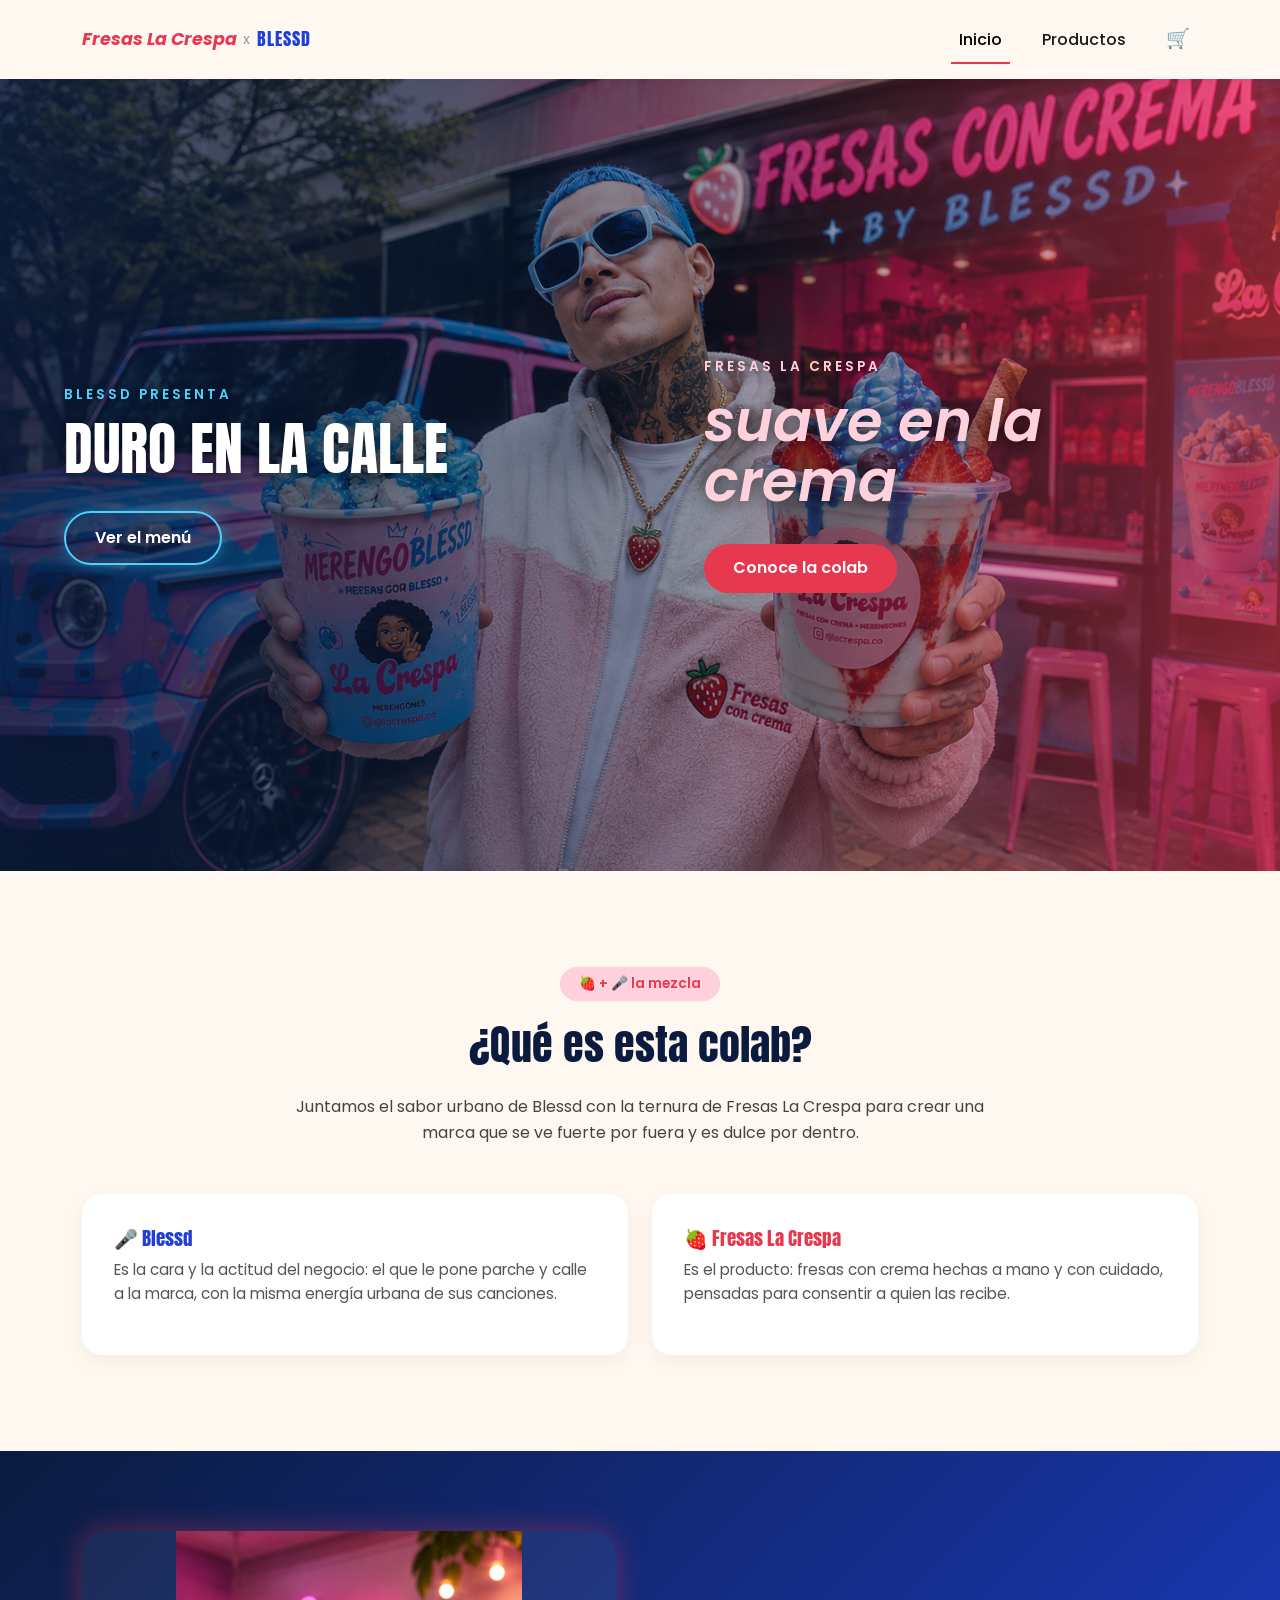
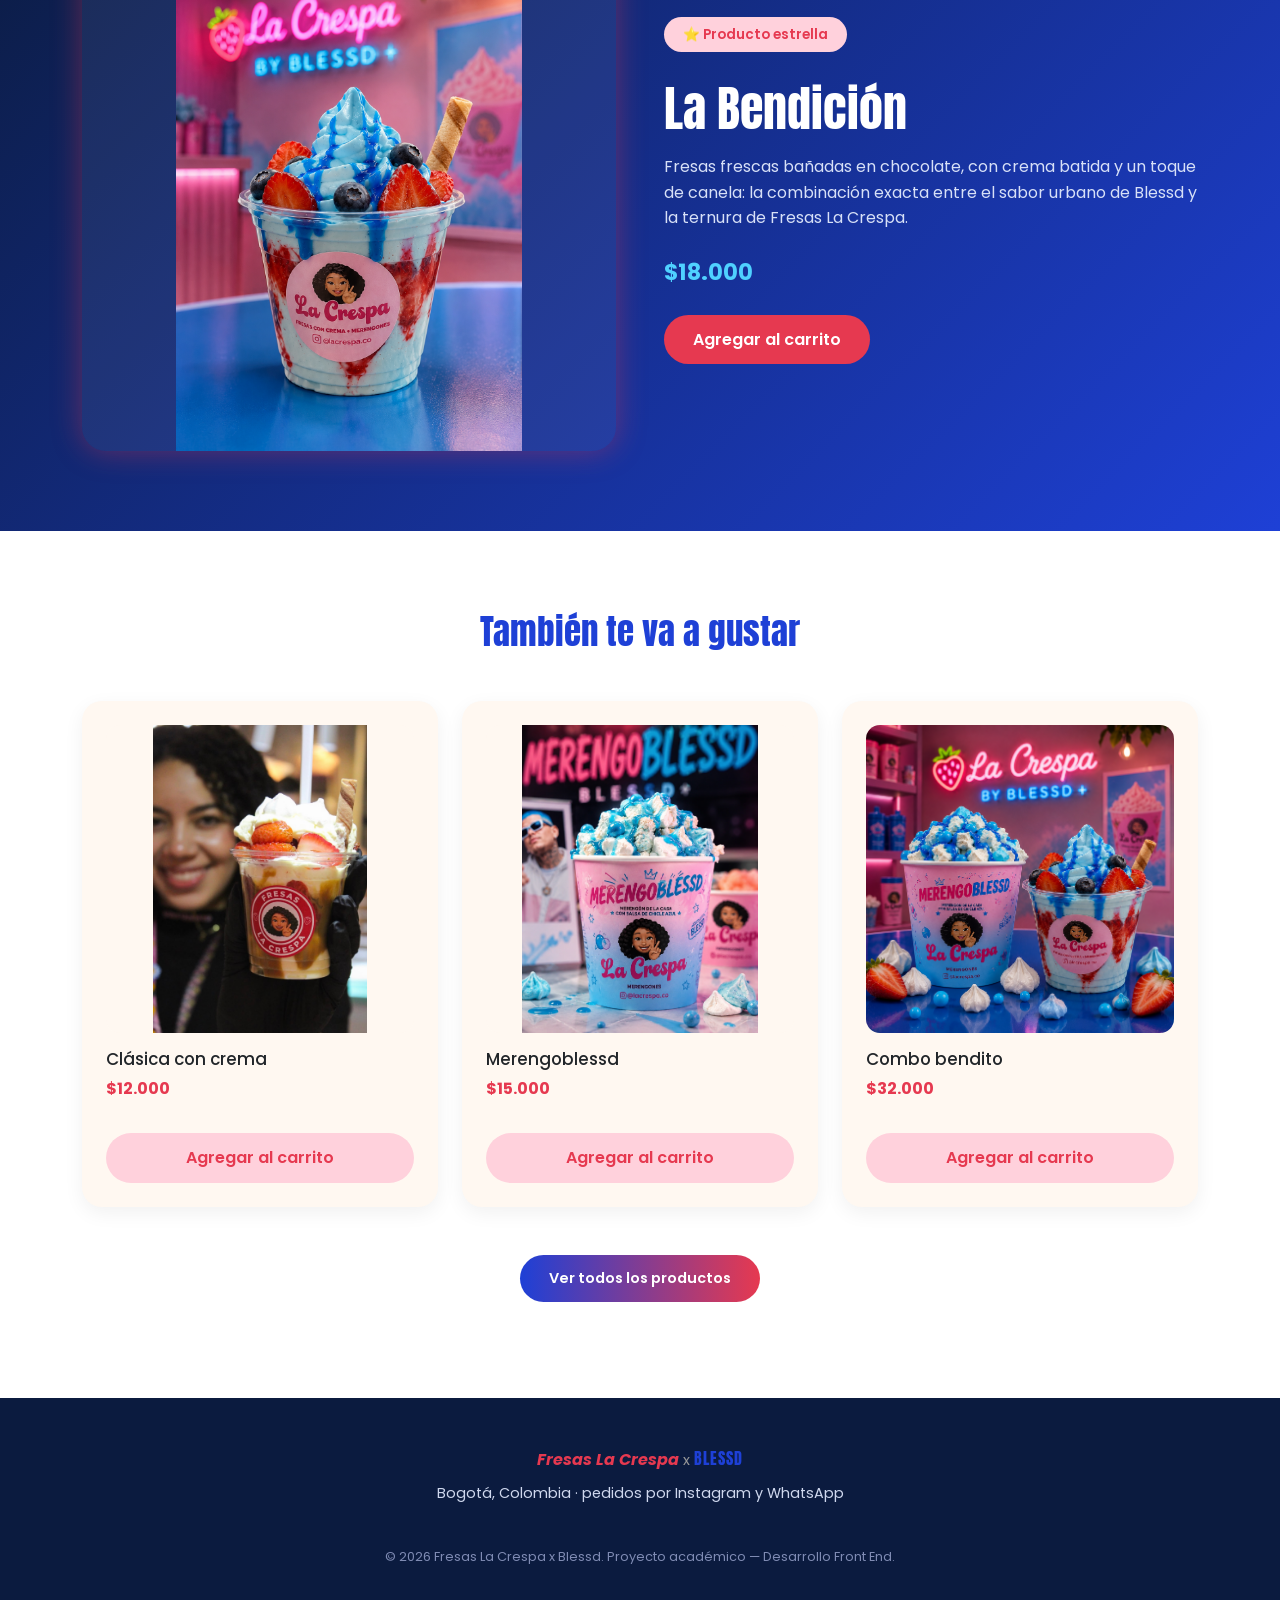
==== commit ac6b6d03: "Simplifica HTML/CSS, separa JS por pagina y arregla imagenes de producto - Quita clases card-title/c" ====
--- a/HTML/index.html
+++ b/HTML/index.html
@@ -47,7 +47,7 @@
 
   <main>
     <!-- HERO: mitad urbana (azul, Blessd) / mitad dulce (fresa, crema) -->
-    <section class="hero" id="inicio">
+    <section class="hero">
       <div class="row g-0 hero__fila">
         <div class="col-12 col-lg-6 hero__lado hero__lado--urbano">
           <p class="hero__pretitulo">BLESSD PRESENTA</p>
@@ -96,11 +96,11 @@
     </section>
 
     <!-- PRODUCTO ESTRELLA: La Bendición -->
-    <section class="bendicion" id="bendicion">
+    <section class="bendicion">
       <div class="container">
         <div class="row align-items-center g-5">
           <div class="col-12 col-lg-6">
-            <img src="../IMG/bendicion.png" alt="Copa de fresas con crema La Crespa, La Bendición, sobre el carro de la colab con Blessd" class="bendicion__imagen">
+            <img src="../IMG/bendicion.png" alt="Copa de fresas con crema y frutos rojos, La Bendición" class="bendicion__imagen">
           </div>
           <div class="col-12 col-lg-6">
             <span class="etiqueta">⭐ Producto estrella</span>
@@ -110,14 +110,7 @@
               combinación exacta entre el sabor urbano de Blessd y la ternura de Fresas La Crespa.
             </p>
             <p class="bendicion__precio">$18.000</p>
-            <button
-              class="btn btn--dulce agregar-carrito"
-              data-id="bendicion"
-              data-nombre="La Bendición"
-              data-precio="18000"
-            >
-              Agregar al carrito
-            </button>
+            <button class="btn btn--dulce agregar-carrito" data-id="bendicion" data-nombre="La Bendición" data-precio="18000">Agregar al carrito</button>
           </div>
         </div>
       </div>
@@ -125,16 +118,16 @@
 
     <!-- VITRINA: preview de los demás productos, con link a la página completa -->
     <section class="vitrina">
-      <div class="container text-center">
+      <div class="container">
         <h2 class="vitrina__titulo">También te va a gustar</h2>
 
         <div class="row g-4 text-start">
           <div class="col-12 col-md-6 col-lg-4">
             <article class="card producto h-100">
-              <div class="producto__imagen producto__imagen--clasica"></div>
+              <img src="../IMG/clasica.png" alt="Copa de fresas con crema clásica" class="producto__imagen">
               <div class="card-body">
-                <h3 class="card-title producto__nombre">Clásica con crema</h3>
-                <p class="card-text producto__precio">$12.000</p>
+                <h3 class="producto__nombre">Clásica con crema</h3>
+                <p class="producto__precio">$12.000</p>
                 <button class="btn btn--producto agregar-carrito" data-id="clasica" data-nombre="Clásica con crema" data-precio="12000">Agregar al carrito</button>
               </div>
             </article>
@@ -142,22 +135,22 @@
 
           <div class="col-12 col-md-6 col-lg-4">
             <article class="card producto h-100">
-              <div class="producto__imagen producto__imagen--blessd-leche"></div>
+              <img src="../IMG/merengoblessd.png" alt="Merengón con salsa de chicle azul, Merengoblessd" class="producto__imagen">
               <div class="card-body">
-                <h3 class="card-title producto__nombre">Fresas Blessd (leche condensada)</h3>
-                <p class="card-text producto__precio">$15.000</p>
-                <button class="btn btn--producto agregar-carrito" data-id="blessd-leche" data-nombre="Fresas Blessd (leche condensada)" data-precio="15000">Agregar al carrito</button>
+                <h3 class="producto__nombre">Merengoblessd</h3>
+                <p class="producto__precio">$15.000</p>
+                <button class="btn btn--producto agregar-carrito" data-id="merengoblessd" data-nombre="Merengoblessd" data-precio="15000">Agregar al carrito</button>
               </div>
             </article>
           </div>
 
           <div class="col-12 col-md-6 col-lg-4">
             <article class="card producto h-100">
-              <div class="producto__imagen producto__imagen--combo-doble"></div>
+              <img src="../IMG/combobendito.png" alt="Merengoblessd y La Bendición juntos frente al letrero de La Crespa" class="producto__imagen">
               <div class="card-body">
-                <h3 class="card-title producto__nombre">Combo doble crespa</h3>
-                <p class="card-text producto__precio">$25.000</p>
-                <button class="btn btn--producto agregar-carrito" data-id="combo-doble" data-nombre="Combo doble crespa" data-precio="25000">Agregar al carrito</button>
+                <h3 class="producto__nombre">Combo bendito</h3>
+                <p class="producto__precio">$32.000</p>
+                <button class="btn btn--producto agregar-carrito" data-id="combo-bendito" data-nombre="Combo bendito" data-precio="32000">Agregar al carrito</button>
               </div>
             </article>
           </div>
@@ -182,7 +175,9 @@
 
   <!-- Bootstrap JS: sin esto, el botón hamburguesa no abre el menú en celular -->
   <script src="https://cdn.jsdelivr.net/npm/bootstrap@5.3.3/dist/js/bootstrap.bundle.min.js"></script>
-  <!-- Nuestro JS del carrito: se carga en las 5 páginas -->
-  <script src="../JS/carrito.js"></script>
+  <!-- global.js: el motor del carrito, se carga en las 3 páginas -->
+  <script src="../JS/global.js"></script>
+  <!-- inicio.js: solo lo que le pertenece a esta página -->
+  <script src="../JS/inicio.js"></script>
 </body>
 </html>
--- a/CSS/inicio.css
+++ b/CSS/inicio.css
@@ -108,14 +108,20 @@
 .bendicion__imagen {
   display: block;
   width: 100%;
-  height: 320px;
+  /* aspect-ratio fija la proporción ancho:alto de la caja (4 de ancho por
+     cada 5 de alto, un formato "retrato" suave) sin importar cuán ancha
+     sea la columna — así no hace falta un alto fijo en píxeles ni un
+     media query aparte para celular. */
+  aspect-ratio: 4 / 5;
+  max-height: 520px;
   border-radius: 24px;
-  /* object-fit: cover recorta la foto para llenar la caja sin deformarla
-     (como el "Fill" de Figma), y object-position elige qué parte de la
-     foto se prioriza al recortar: aquí, un poco arriba del centro para
-     que no se pierda la copa de fresas. */
-  object-fit: cover;
-  object-position: center 30%;
+  background: rgba(255, 255, 255, 0.06);
+  /* object-fit: contain encoge la foto para que quepa COMPLETA dentro de
+     la caja, sin recortar nada (a diferencia de "cover", que recorta lo
+     que sobra). Si la foto no tiene exactamente la misma proporción que
+     la caja, queda un espacio a los lados, que aquí se rellena con el
+     fondo oscuro de la sección. */
+  object-fit: contain;
   box-shadow: 0 0 30px rgba(230, 57, 80, 0.4);
 }
 
@@ -170,15 +176,16 @@
 }
 
 .producto__imagen {
+  display: block;
   width: 100%;
-  height: 180px;
+  /* Caja cuadrada: buen punto medio para fotos así sean verticales u
+     horizontales, sin necesitar un tamaño distinto por producto. */
+  aspect-ratio: 1 / 1;
   border-radius: 14px;
   margin-bottom: 1rem;
-}
-
-.producto__imagen--clasica { background: linear-gradient(135deg, var(--rojo-fresa), var(--rosa-crema)); }
-.producto__imagen--blessd-leche { background: linear-gradient(135deg, var(--azul-blessd), var(--rojo-fresa)); }
-.producto__imagen--combo-doble { background: linear-gradient(135deg, var(--azul-oscuro), var(--azul-neon)); }
+  background: var(--crema);
+  object-fit: contain;
+}
 
 .producto__nombre {
   font-size: 1.05rem;
@@ -196,8 +203,4 @@
   .hero__lado {
     padding: 4rem 2rem;
   }
-
-  .bendicion__imagen {
-    height: 240px;
-  }
-}
+}
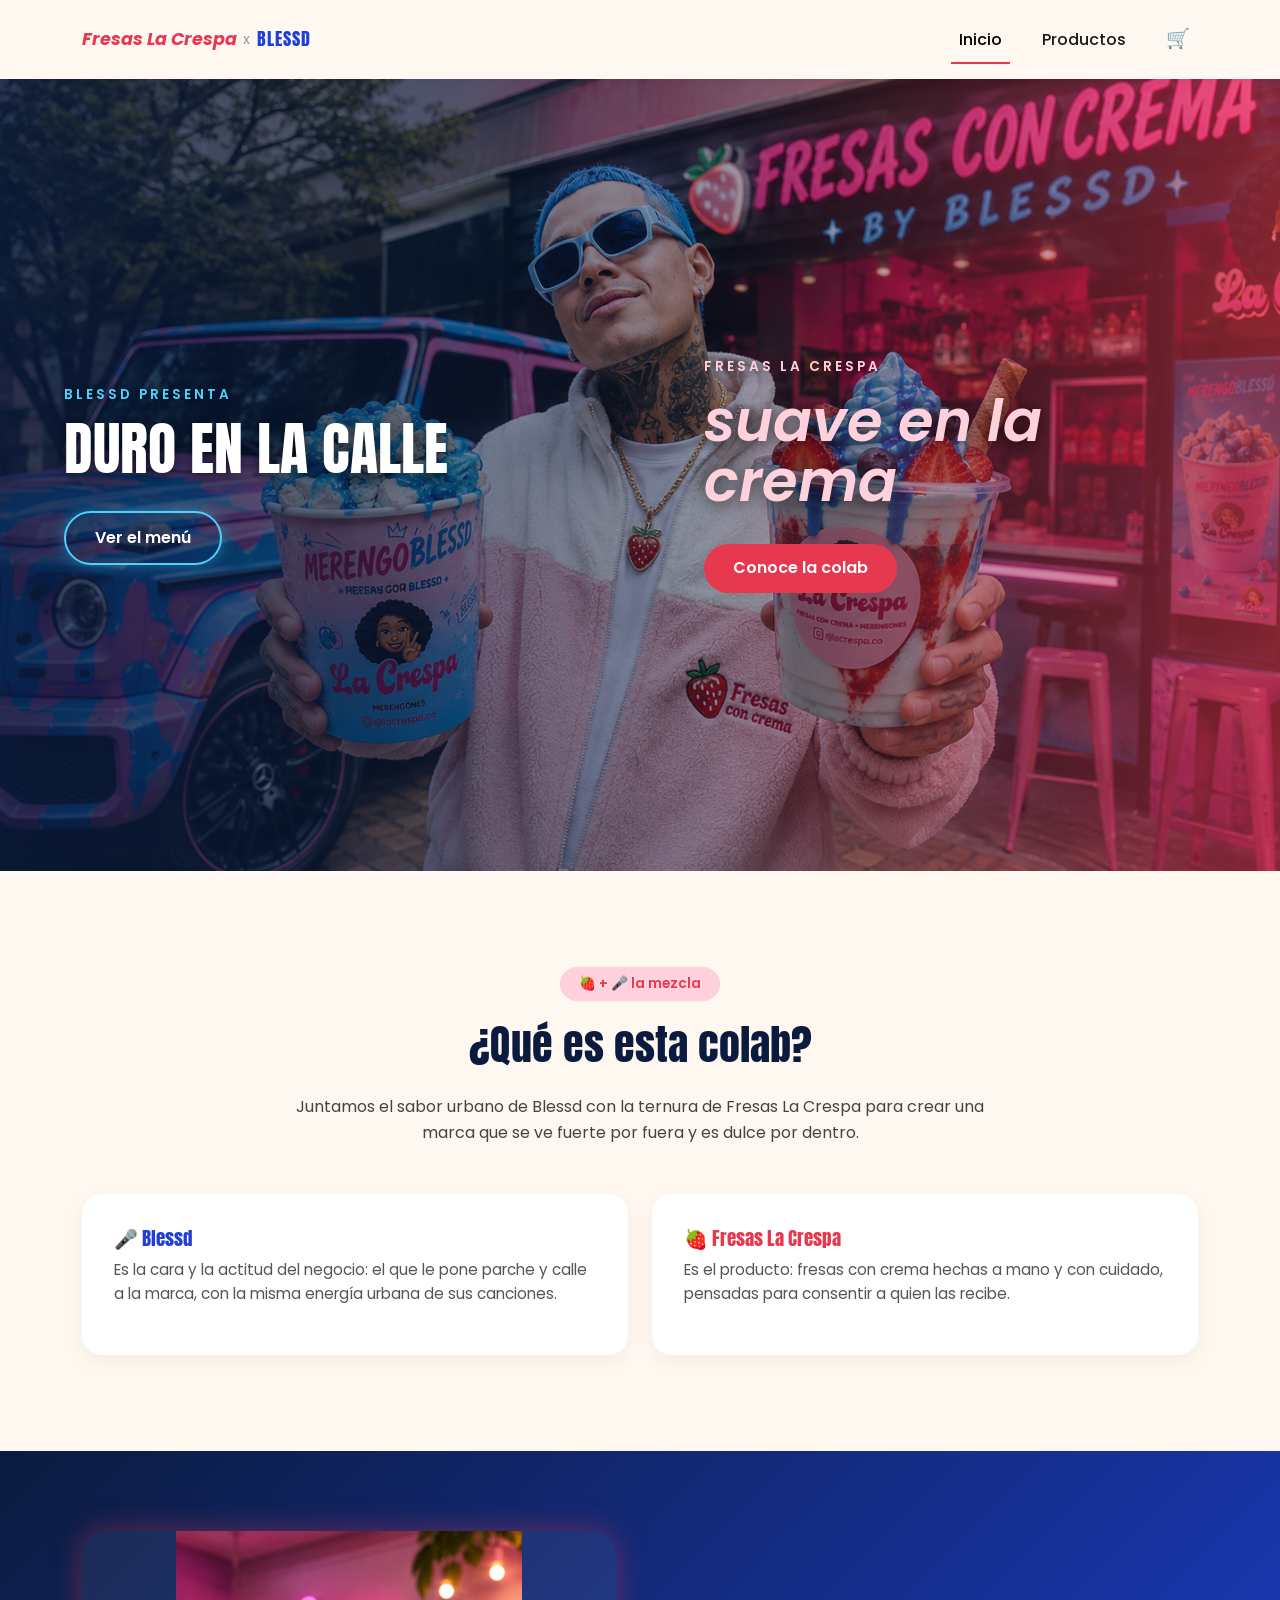
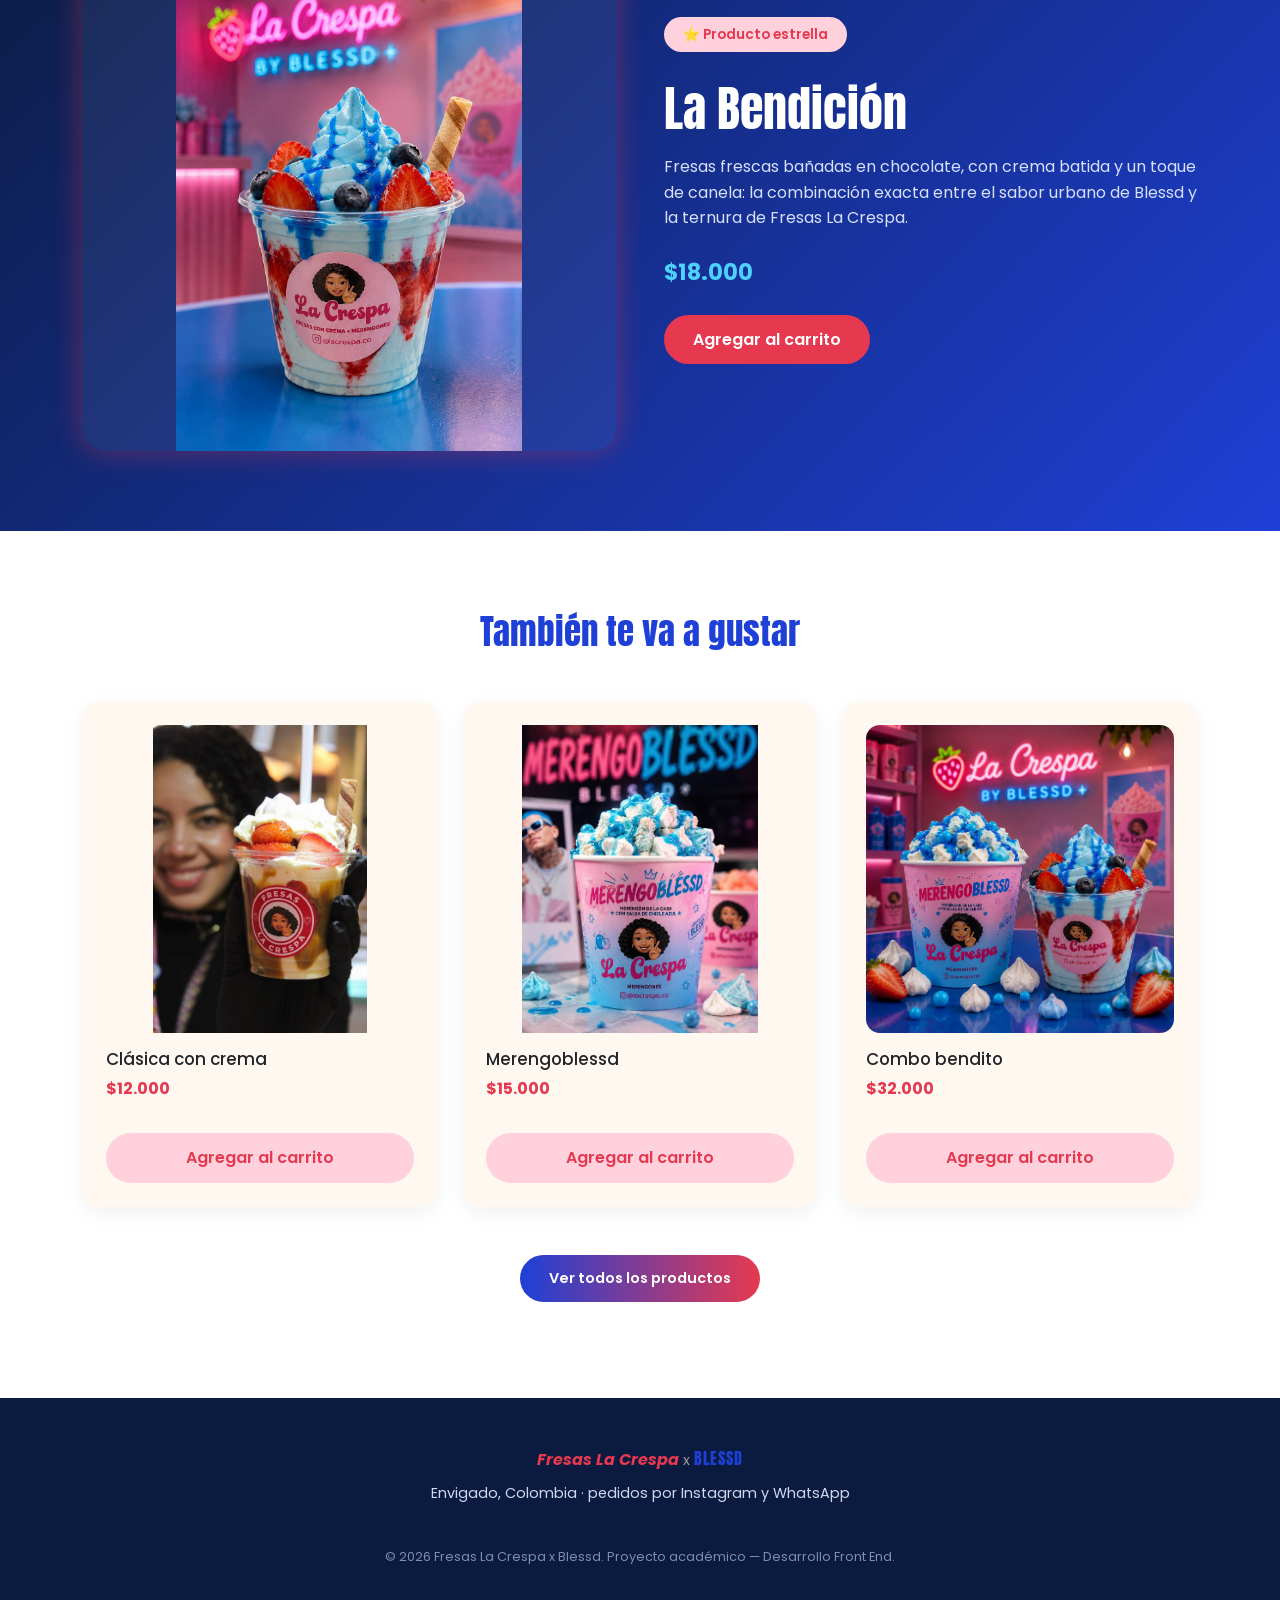
==== commit 5db0068b: "final" ====
--- a/HTML/index.html
+++ b/HTML/index.html
@@ -26,16 +26,16 @@
           <span class="logo__blessd">BLESSD</span>
         </a>
 
-        <button class="navbar-toggler" type="button" data-bs-toggle="collapse" data-bs-target="#navbarNav" aria-controls="navbarNav" aria-expanded="false" aria-label="Abrir menú">
+        <button class="navbar-toggler" type="button" data-bs-toggle="collapse" data-bs-target="#navbarNav">
           <span class="navbar-toggler-icon"></span>
         </button>
 
         <div class="collapse navbar-collapse" id="navbarNav">
           <ul class="navbar-nav ms-lg-auto align-items-lg-center gap-3 gap-lg-4">
-            <li class="nav-item"><a class="nav-link active" aria-current="page" href="index.html">Inicio</a></li>
+            <li class="nav-item"><a class="nav-link active" href="index.html">Inicio</a></li>
             <li class="nav-item"><a class="nav-link" href="productos.html">Productos</a></li>
             <li class="nav-item">
-              <a class="nav-link nav-link--carrito" href="carrito.html" aria-label="Ver carrito de compra">
+              <a class="nav-link nav-link--carrito" href="carrito.html">
                 🛒 <span id="contadorCarrito" class="badge rounded-pill carrito__contador d-none">0</span>
               </a>
             </li>
@@ -45,7 +45,6 @@
     </nav>
   </header>
 
-  <main>
     <!-- HERO: mitad urbana (azul, Blessd) / mitad dulce (fresa, crema) -->
     <section class="hero">
       <div class="row g-0 hero__fila">
@@ -159,7 +158,7 @@
         <a href="productos.html" class="btn btn--nav mt-5">Ver todos los productos</a>
       </div>
     </section>
-  </main>
+  
 
   <footer class="footer">
     <div class="container footer__contenido">
@@ -168,7 +167,7 @@
         <span class="logo__x">x</span>
         <span class="logo__blessd">BLESSD</span>
       </div>
-      <p class="footer__texto">Bogotá, Colombia · pedidos por Instagram y WhatsApp</p>
+      <p class="footer__texto">Envigado, Colombia · pedidos por Instagram y WhatsApp</p>
       <p class="footer__copy">&copy; 2026 Fresas La Crespa x Blessd. Proyecto académico — Desarrollo Front End.</p>
     </div>
   </footer>
